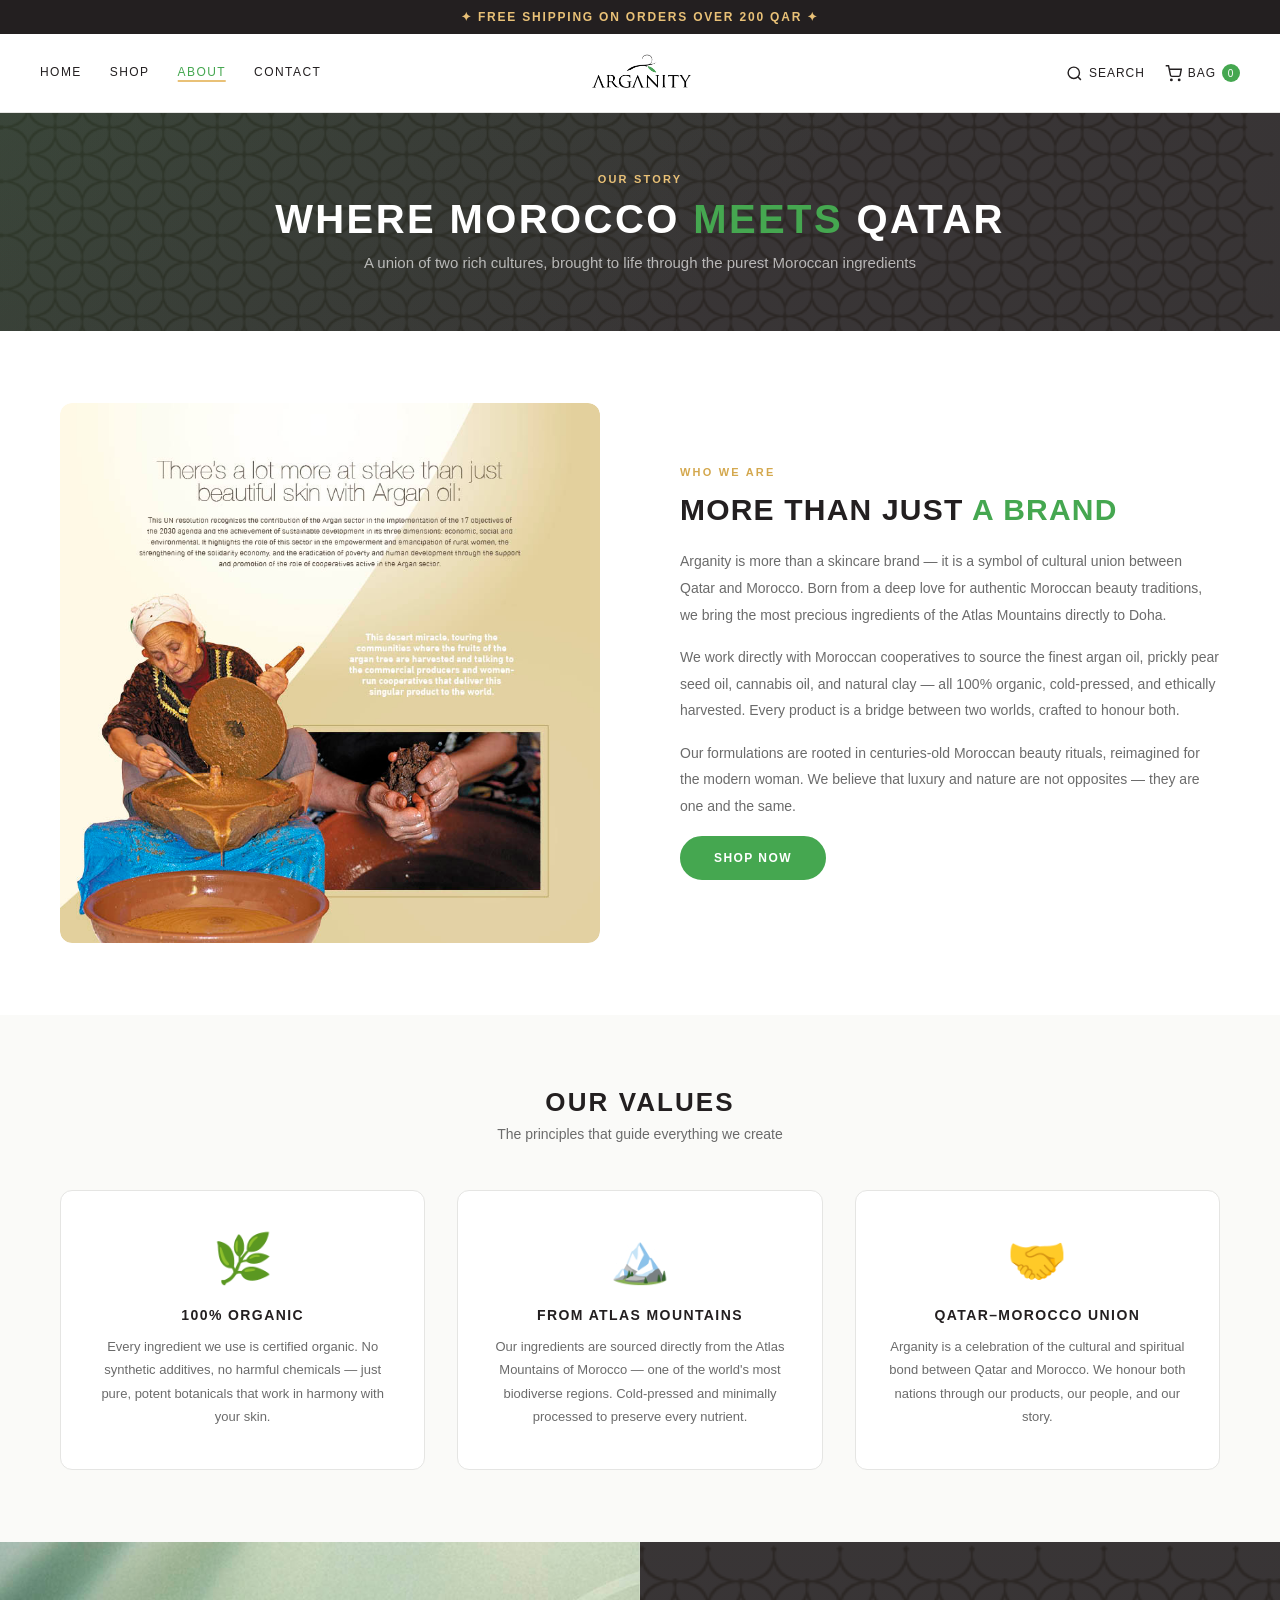
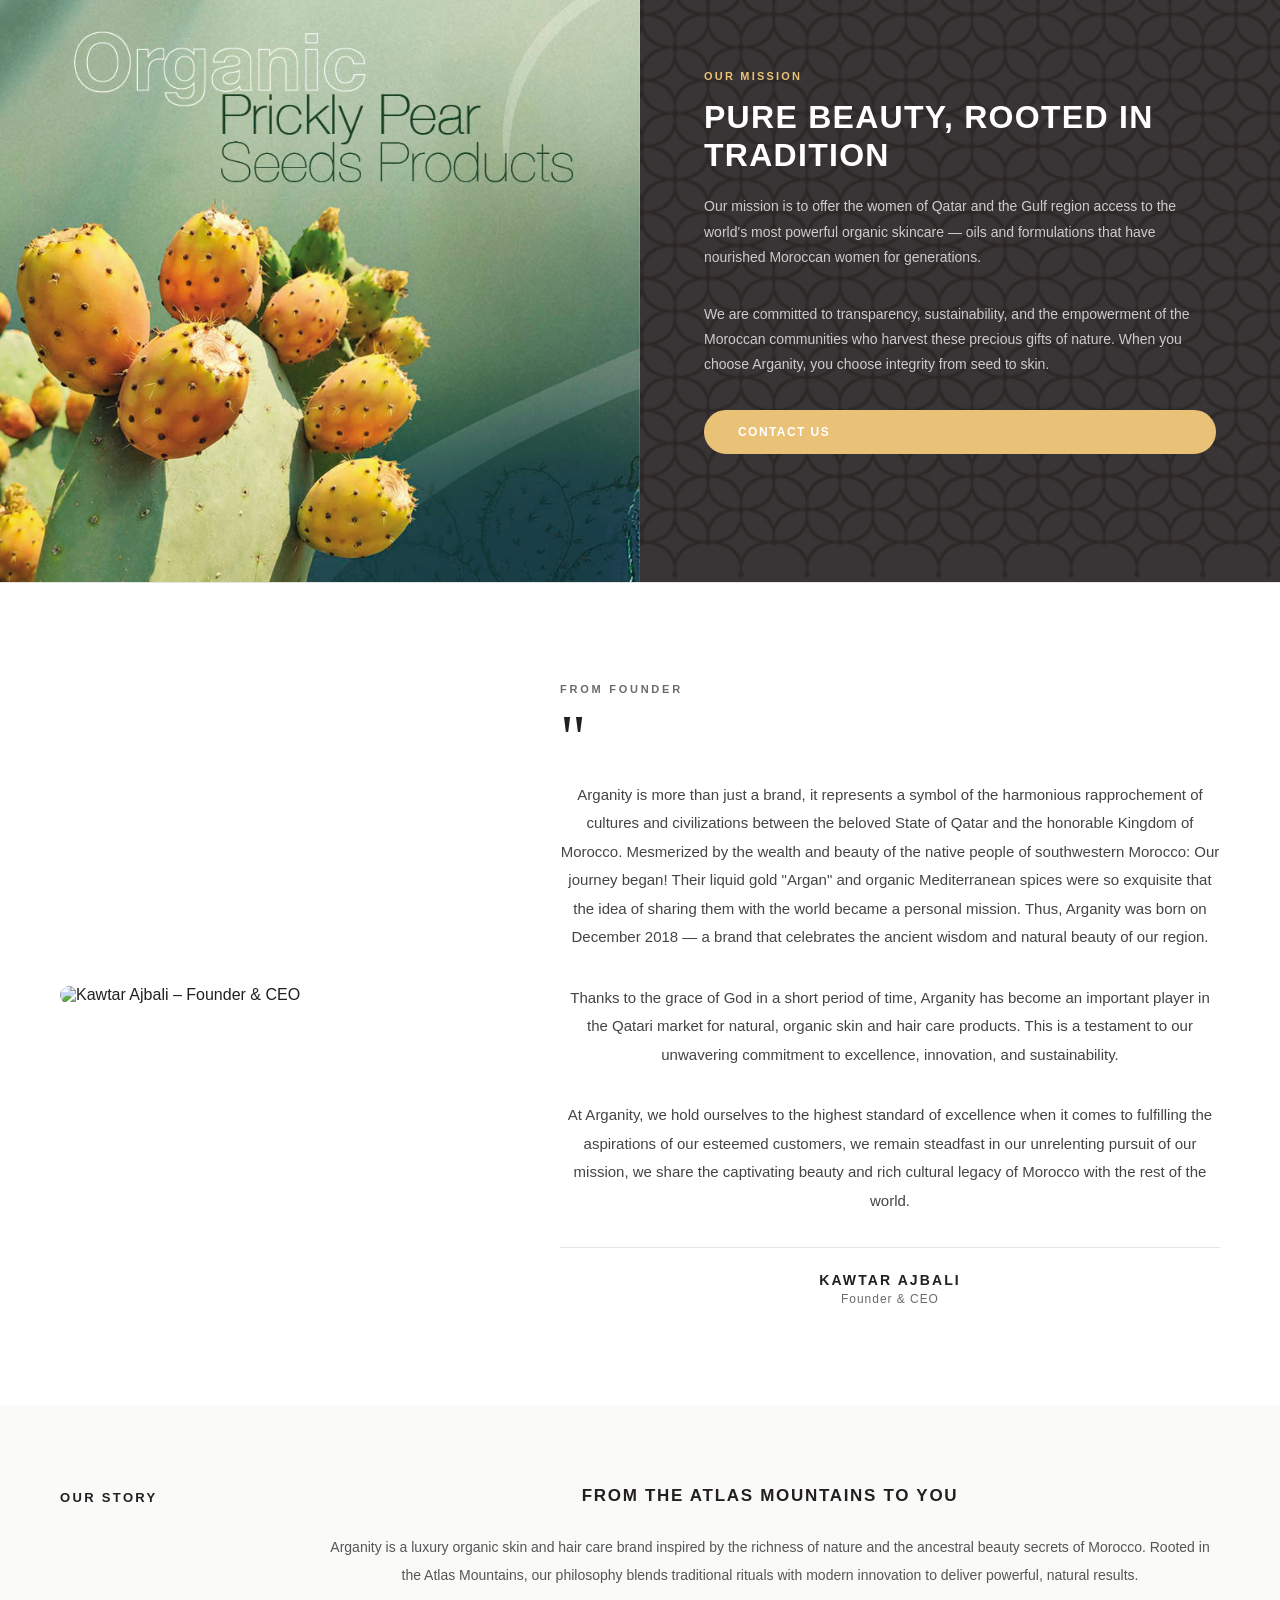
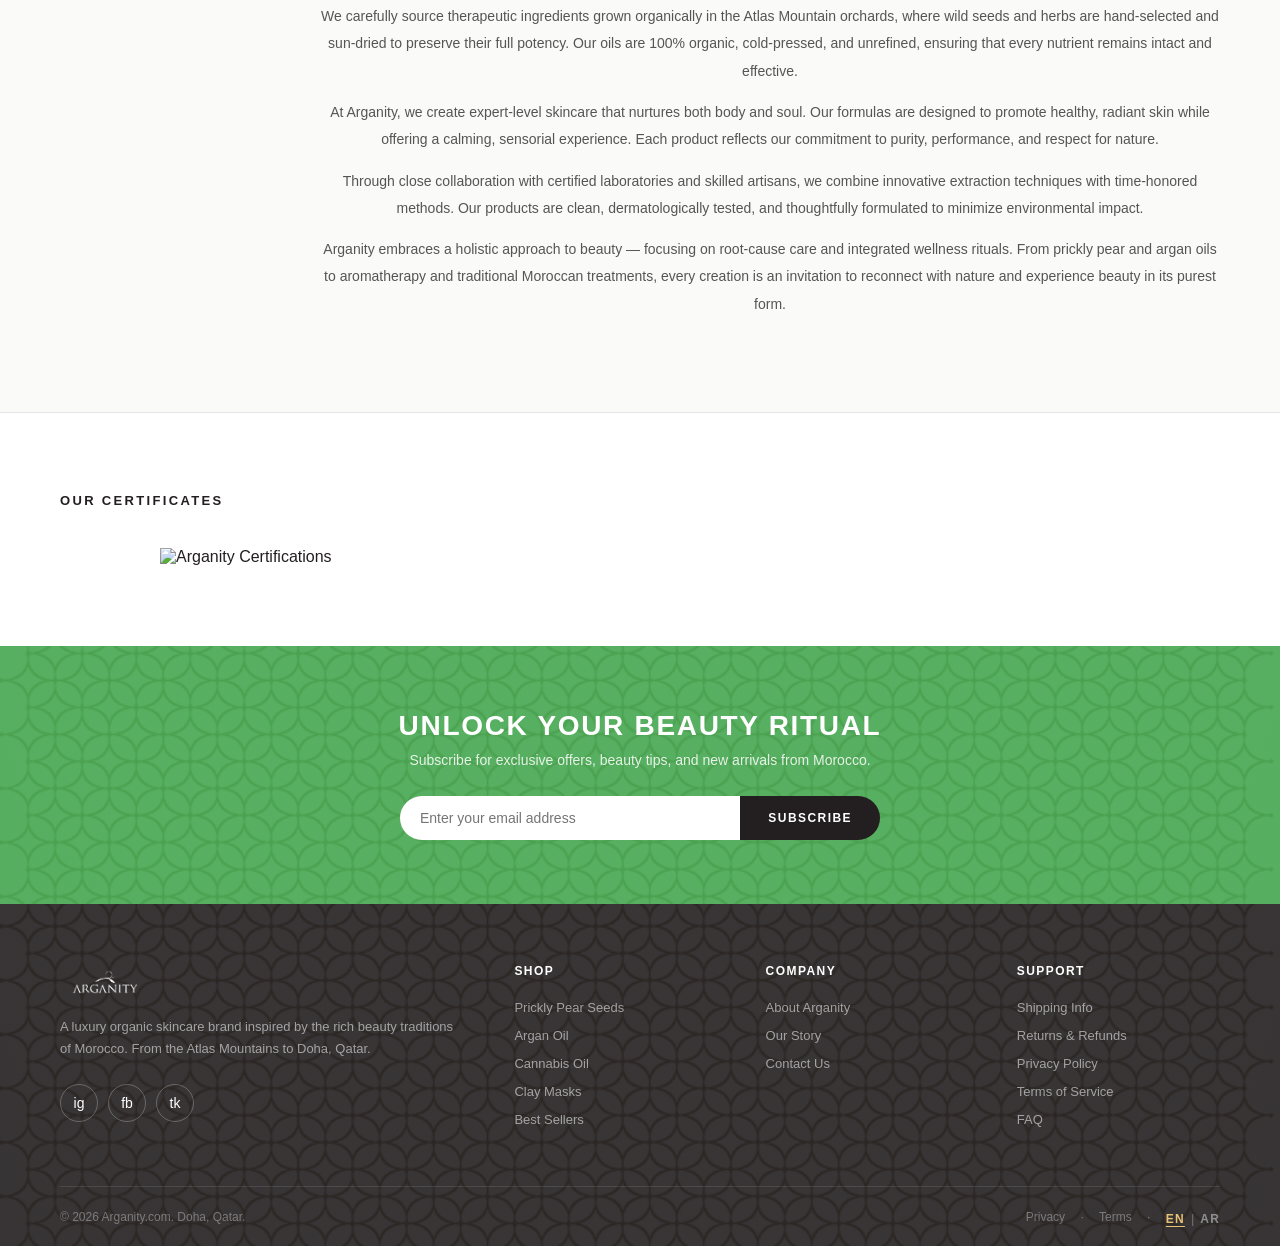
==== about.html @ dab4f9ea "Add Founder, Our Story, and Certificates sections to About page - Founder section: photo of Kawtar A" ====
<!DOCTYPE html>
<html lang="en" dir="ltr">
<head>
  <meta charset="UTF-8">
  <meta name="viewport" content="width=device-width, initial-scale=1.0">
  <title>About Us — Arganity</title>
  <style>
    *, *::before, *::after { margin: 0; padding: 0; box-sizing: border-box; }
    html { scroll-behavior: smooth; }
    body { font-family: 'DIN Next LT Arabic', 'Segoe UI', Arial, sans-serif; background: #fff; color: #231f20; -webkit-font-smoothing: antialiased; }
    a { text-decoration: none; color: inherit; }
    img { max-width: 100%; display: block; }
    ul { list-style: none; }
    :root {
      --green: #45a750; --green-dark: #3a8f43; --gold: #E9C177; --gold-dark: #D4A84E;
      --black: #231f20; --white: #ffffff; --off-white: #FAFAF8; --light-grey: #F4F4F2;
      --border: #E5E5E3; --text-muted: #6B6B6B;
    }
    .container { max-width: 1240px; margin: 0 auto; padding: 0 40px; }
    .pill-btn { display: inline-block; border-radius: 50px; padding: 13px 32px; font-size: 12px; font-weight: 700; letter-spacing: 0.12em; text-transform: uppercase; cursor: pointer; transition: all 0.25s ease; border: 2px solid transparent; }
    .pill-btn-black { background: var(--black); color: #fff; border-color: var(--black); }
    .pill-btn-black:hover { background: transparent; color: var(--black); }
    .pill-btn-gold { background: var(--gold); color: #fff; border-color: var(--gold); }
    .pill-btn-gold:hover { background: transparent; color: var(--gold); }
    .pill-btn-green { background: var(--green); color: #fff; border-color: var(--green); }
    .pill-btn-green:hover { background: transparent; color: var(--green); }
    .pill-btn-outline-black { background: transparent; color: var(--black); border-color: var(--black); }
    .pill-btn-outline-black:hover { background: var(--black); color: #fff; }

    /* TOP BAR */
    .top-bar { background: var(--black); color: rgba(255,255,255,0.85); font-size: 12px; letter-spacing: 0.08em; text-align: center; padding: 10px 40px; display: flex; align-items: center; justify-content: space-between; }
    .top-bar-center { font-weight: 700; color: var(--gold); letter-spacing: 0.15em; }

    /* HEADER */
    .site-header { background: var(--white); border-bottom: 1px solid var(--border); position: sticky; top: 0; z-index: 1000; transition: box-shadow 0.3s ease; }
    .header-inner { display: grid; grid-template-columns: 1fr auto 1fr; align-items: center; padding: 18px 40px; }
    .header-nav { display: flex; gap: 28px; align-items: center; }
    .header-nav a { font-size: 12px; letter-spacing: 0.12em; text-transform: uppercase; font-weight: 400; color: var(--black); position: relative; padding-bottom: 3px; transition: color 0.2s; }
    .header-nav a::after { content: ''; position: absolute; bottom: 0; left: 50%; width: 0; height: 2px; background: var(--gold); transform: translateX(-50%); transition: width 0.3s ease; }
    .header-nav a:hover { color: var(--green); }
    .header-nav a:hover::after, .header-nav a.active::after { width: 100%; }
    .header-nav a.active { color: var(--green); }
    .header-logo { text-align: center; display: flex; align-items: center; justify-content: center; }
    .header-actions { display: flex; gap: 20px; align-items: center; justify-content: flex-end; }
    .header-actions button, .header-actions a { background: none; border: none; cursor: pointer; color: var(--black); font-size: 12px; letter-spacing: 0.08em; text-transform: uppercase; display: flex; align-items: center; gap: 6px; transition: color 0.2s; }
    .header-actions button:hover, .header-actions a:hover { color: var(--green); }
    .cart-count { background: var(--green); color: #fff; width: 18px; height: 18px; border-radius: 50%; font-size: 10px; display: flex; align-items: center; justify-content: center; }

    /* PAGE HERO BANNER */
    .page-hero { background: linear-gradient(rgba(35,31,32,0.9), rgba(35,31,32,0.9)), url('images/pattern2.png') no-repeat center/cover, var(--black); padding: 60px 0; text-align: center; position: relative; overflow: hidden; }
    .page-hero::before { content: ''; position: absolute; inset: 0; background: linear-gradient(135deg, rgba(69,167,80,0.15) 0%, transparent 60%); }
    .page-hero-eyebrow { font-size: 11px; letter-spacing: 0.2em; text-transform: uppercase; color: var(--gold); font-weight: 700; margin-bottom: 12px; position: relative; }
    .page-hero h1 { font-size: 40px; font-weight: 700; letter-spacing: 0.06em; text-transform: uppercase; color: #fff; position: relative; }
    .page-hero h1 span { color: var(--green); }
    .page-hero p { font-size: 15px; font-weight: 300; color: rgba(255,255,255,0.65); margin-top: 12px; position: relative; }

    /* SECTION */
    .section { padding: 72px 0; }
    .section-alt { background: var(--off-white); }
    .section-title { text-align: center; font-size: 26px; font-weight: 700; letter-spacing: 0.08em; text-transform: uppercase; color: var(--black); margin-bottom: 8px; }
    .section-sub { text-align: center; font-size: 14px; font-weight: 300; color: var(--text-muted); margin-bottom: 48px; }

    /* NEWSLETTER */
    .newsletter-section { background: linear-gradient(rgba(69,167,80,0.9), rgba(69,167,80,0.9)), url('images/pattern2.png') no-repeat center/cover, var(--green); padding: 64px 40px; text-align: center; }
    .newsletter-section h2 { font-size: 28px; font-weight: 700; letter-spacing: 0.06em; text-transform: uppercase; color: #fff; margin-bottom: 10px; }
    .newsletter-section p { font-size: 14px; font-weight: 300; color: rgba(255,255,255,0.85); margin-bottom: 28px; }
    .newsletter-form { display: flex; gap: 0; max-width: 480px; margin: 0 auto; }
    .newsletter-form input { flex: 1; padding: 14px 20px; border: none; border-radius: 50px 0 0 50px; font-size: 14px; outline: none; font-family: inherit; }
    .newsletter-form button { padding: 14px 28px; background: var(--black); color: #fff; border: none; border-radius: 0 50px 50px 0; font-size: 12px; font-weight: 700; letter-spacing: 0.12em; text-transform: uppercase; cursor: pointer; transition: background 0.2s; font-family: inherit; }
    .newsletter-form button:hover { background: var(--gold); }

    /* FOOTER */
    .site-footer { background: linear-gradient(rgba(35,31,32,0.9), rgba(35,31,32,0.9)), url('images/pattern2.png') no-repeat center/cover, var(--black); color: #fff; padding: 60px 0 0; }
    .footer-grid { display: grid; grid-template-columns: 2fr 1fr 1fr 1fr; gap: 48px; padding-bottom: 48px; border-bottom: 1px solid rgba(255,255,255,0.1); }
    .footer-logo-text { font-size: 20px; font-weight: 700; letter-spacing: 0.2em; text-transform: uppercase; margin-bottom: 16px; }
    .footer-tagline { font-size: 13px; font-weight: 300; line-height: 1.7; color: rgba(255,255,255,0.55); margin-bottom: 24px; }
    .footer-social { display: flex; gap: 10px; }
    .footer-social a { width: 38px; height: 38px; border-radius: 50%; border: 1px solid rgba(255,255,255,0.25); display: flex; align-items: center; justify-content: center; font-size: 14px; transition: all 0.2s; }
    .footer-social a:hover { background: var(--gold); border-color: var(--gold); }
    .footer-col h4 { font-size: 12px; font-weight: 700; letter-spacing: 0.12em; text-transform: uppercase; color: #fff; margin-bottom: 20px; }
    .footer-col ul li { margin-bottom: 10px; }
    .footer-col ul a { font-size: 13px; font-weight: 300; color: rgba(255,255,255,0.55); transition: color 0.2s; }
    .footer-col ul a:hover { color: var(--gold); }
    .footer-bottom { padding: 20px 0; display: flex; justify-content: space-between; align-items: center; font-size: 12px; color: rgba(255,255,255,0.35); }
    .footer-bottom a { color: rgba(255,255,255,0.35); }
    .footer-bottom a:hover { color: var(--gold); }

    /* LANG TOGGLE */
    .lang-switch-row { display: flex; align-items: center; gap: 6px; margin-top: 4px; }
    .lang-divider { color: rgba(0,0,0,0.2); font-size: 13px; }
    .footer-lang .lang-divider { color: rgba(255,255,255,0.3); }
    .lang-pill { background: none; border: none; cursor: pointer; font-size: 12px; font-weight: 700; letter-spacing: 0.1em; color: var(--text-muted); padding: 0; font-family: inherit; transition: color 0.2s; }
    .lang-pill:hover { color: var(--green); }
    .lang-pill.active { color: var(--green); text-decoration: underline; text-underline-offset: 3px; }
    .footer-lang .lang-pill { color: rgba(255,255,255,0.45); }
    .footer-lang .lang-pill:hover { color: var(--gold); }
    .footer-lang .lang-pill.active { color: var(--gold); text-decoration: underline; text-underline-offset: 3px; }

    /* HAMBURGER */
    .hamburger { display: none; flex-direction: column; justify-content: center; gap: 5px; width: 44px; height: 44px; background: none; border: none; cursor: pointer; padding: 8px; border-radius: 8px; transition: background 0.2s; }
    .hamburger:hover { background: var(--light-grey); }
    .hamburger span { display: block; width: 22px; height: 2px; background: var(--black); border-radius: 2px; transition: all 0.3s ease; transform-origin: center; }
    .hamburger.open span:nth-child(1) { transform: translateY(7px) rotate(45deg); }
    .hamburger.open span:nth-child(2) { opacity: 0; transform: scaleX(0); }
    .hamburger.open span:nth-child(3) { transform: translateY(-7px) rotate(-45deg); }

    /* MOBILE NAV */
    .mobile-nav { display: none; position: fixed; top: 0; left: 0; right: 0; bottom: 0; z-index: 2000; }
    .mobile-nav.open { display: flex; }
    .mobile-nav-backdrop { position: absolute; inset: 0; background: rgba(0,0,0,0.45); backdrop-filter: blur(2px); }
    .mobile-nav-drawer { position: relative; width: 80%; max-width: 300px; height: 100%; background: var(--white); display: flex; flex-direction: column; box-shadow: 4px 0 24px rgba(0,0,0,0.15); animation: slideIn 0.3s ease; }
    @keyframes slideIn { from { transform: translateX(-100%); } to { transform: translateX(0); } }
    .mobile-nav-header { display: flex; align-items: center; justify-content: space-between; padding: 20px 24px; border-bottom: 1px solid var(--border); }
    .mobile-nav-header img { height: 36px; }
    .mobile-nav-close { width: 36px; height: 36px; border-radius: 50%; background: var(--light-grey); border: none; font-size: 16px; cursor: pointer; display: flex; align-items: center; justify-content: center; }
    .mobile-nav-links { flex: 1; overflow-y: auto; padding: 16px 0; }
    .mobile-nav-links a { display: flex; align-items: center; padding: 16px 24px; font-size: 14px; font-weight: 700; letter-spacing: 0.1em; text-transform: uppercase; color: var(--black); border-bottom: 1px solid var(--border); transition: color 0.2s, background 0.2s; }
    .mobile-nav-links a:hover { color: var(--green); background: #f9fff9; }
    .mobile-nav-footer { padding: 24px; border-top: 1px solid var(--border); display: flex; flex-direction: column; gap: 10px; }
    .mobile-nav-footer a { font-size: 12px; color: var(--text-muted); letter-spacing: 0.08em; }

    /* BACK TO TOP */
    #back-to-top { position: fixed; bottom: 28px; right: 28px; width: 44px; height: 44px; border-radius: 50%; background: var(--green); color: #fff; border: none; font-size: 18px; cursor: pointer; z-index: 9999; display: flex; align-items: center; justify-content: center; box-shadow: 0 4px 16px rgba(69,167,80,0.4); transition: all 0.3s; opacity: 0; visibility: hidden; }
    #back-to-top.visible { opacity: 1; visibility: visible; }
    #back-to-top:hover { background: var(--gold); transform: translateY(-3px); }

    /* RTL */
    [dir="rtl"] { font-family: 'DIN Next LT Arabic', 'Segoe UI', Arial, sans-serif; }
    [dir="rtl"] .header-nav { flex-direction: row-reverse; }
    [dir="rtl"] .header-actions { flex-direction: row-reverse; }
    [dir="rtl"] .header-inner { direction: rtl; }
    [dir="rtl"] .footer-grid { direction: rtl; text-align: right; }
    [dir="rtl"] .footer-social { flex-direction: row-reverse; }
    [dir="rtl"] .footer-bottom { flex-direction: row-reverse; }
    [dir="rtl"] .mobile-nav-links a { text-align: right; justify-content: flex-end; }
    [dir="rtl"] .mobile-nav-drawer { left: auto; right: 0; animation-name: slideInRTL; }
    [dir="rtl"] .newsletter-form { flex-direction: row-reverse; }
    [dir="rtl"] .newsletter-form input { border-radius: 0 50px 50px 0; }
    [dir="rtl"] .newsletter-form button { border-radius: 50px 0 0 50px; }
    [dir="rtl"] .product-info { text-align: right; }
    [dir="rtl"] .trust-item { flex-direction: row-reverse; text-align: right; }
    @keyframes slideInRTL { from { transform: translateX(100%); } to { transform: translateX(0); } }

    /* RESPONSIVE */
    @media (max-width: 1024px) {
      .footer-grid { grid-template-columns: 1fr 1fr; }
    }
    @media (max-width: 768px) {
      .container { padding: 0 16px; }
      .section { padding: 48px 0; }
      .top-bar { padding: 8px 16px; justify-content: center; }
      .header-inner { grid-template-columns: 1fr auto 1fr; padding: 12px 16px; gap: 8px; }
      .header-nav { display: none; }
      .header-logo img { height: 34px; margin: 0 auto; }
      .hamburger { display: flex; justify-content: flex-start; }
      .header-actions { gap: 12px; justify-content: flex-end; }
      .header-actions button span:not(.cart-count), .header-actions a span:not(.cart-count) { display: none; }
      .page-hero h1 { font-size: 26px; }
      .footer-grid { grid-template-columns: 1fr; gap: 0; padding-bottom: 0; border-bottom: none; }
      .footer-grid > div { padding: 20px 0; border-bottom: 1px solid rgba(255,255,255,0.1); }
      .footer-bottom { flex-direction: column; gap: 8px; text-align: center; padding: 16px 0; font-size: 11px; }
      .newsletter-section { padding: 48px 20px; }
      .newsletter-form { flex-direction: column; gap: 10px; }
      .newsletter-form input { border-radius: 50px; width: 100%; }
      .newsletter-form button { border-radius: 50px; width: 100%; }
      #back-to-top { bottom: 16px; right: 16px; width: 40px; height: 40px; }
      [dir="rtl"] .newsletter-form input { border-radius: 50px; }
      [dir="rtl"] .newsletter-form button { border-radius: 50px; }
    }

    /* ABOUT PAGE SPECIFIC */
    /* Brand story split */
    .brand-split { display: grid; grid-template-columns: 1fr 1fr; gap: 80px; align-items: center; }
    .brand-split-img { border-radius: 12px; overflow: hidden; }
    .brand-split-img img { width: 100%; height: 100%; object-fit: cover; border-radius: 12px; }
    .brand-split-content { }
    .brand-split-eyebrow { font-size: 11px; letter-spacing: 0.2em; text-transform: uppercase; color: var(--gold-dark); font-weight: 700; margin-bottom: 14px; }
    .brand-split-title { font-size: 30px; font-weight: 700; letter-spacing: 0.04em; text-transform: uppercase; color: var(--black); margin-bottom: 20px; line-height: 1.2; }
    .brand-split-title span { color: var(--green); }
    .brand-split-text { font-size: 14px; font-weight: 300; line-height: 1.9; color: var(--text-muted); margin-bottom: 16px; }
    @media (max-width: 768px) {
      .brand-split { grid-template-columns: 1fr; gap: 32px; }
      .brand-split-title { font-size: 22px; }
    }
    [dir="rtl"] .brand-split { direction: rtl; }
    [dir="rtl"] .brand-split-content { text-align: right; }

    /* Values */
    .values-grid { display: grid; grid-template-columns: repeat(3, 1fr); gap: 32px; }
    .value-card { text-align: center; padding: 40px 32px; background: var(--white); border-radius: 12px; border: 1.5px solid var(--border); transition: all 0.3s; }
    .value-card:hover { border-color: var(--green); box-shadow: 0 8px 32px rgba(69,167,80,0.1); transform: translateY(-4px); }
    .value-icon { font-size: 48px; margin-bottom: 20px; }
    .value-title { font-size: 14px; font-weight: 700; letter-spacing: 0.1em; text-transform: uppercase; margin-bottom: 12px; color: var(--black); }
    .value-text { font-size: 13px; font-weight: 300; line-height: 1.8; color: var(--text-muted); }
    @media (max-width: 768px) { .values-grid { grid-template-columns: 1fr; gap: 16px; } }

    /* About split dark */
    .about-split { display: grid; grid-template-columns: 1fr 1fr; min-height: 480px; }
    .about-split-img { overflow: hidden; }
    .about-split-img img { width: 100%; height: 100%; object-fit: cover; display: block; }
    .about-split-content { padding: 60px 64px; display: flex; flex-direction: column; justify-content: center; background: linear-gradient(rgba(35,31,32,0.9), rgba(35,31,32,0.9)), url('images/pattern2.png') no-repeat center/cover, var(--black); color: #fff; }
    .about-split-eyebrow { font-size: 11px; letter-spacing: 0.2em; text-transform: uppercase; color: var(--gold); font-weight: 700; margin-bottom: 16px; }
    .about-split-title { font-size: 32px; font-weight: 700; letter-spacing: 0.04em; text-transform: uppercase; margin-bottom: 20px; line-height: 1.2; }
    .about-split-text { font-size: 14px; font-weight: 300; line-height: 1.8; color: rgba(255,255,255,0.75); margin-bottom: 32px; }
    @media (max-width: 768px) {
      .about-split { grid-template-columns: 1fr; }
      .about-split-img { min-height: 240px; }
      .about-split-content { padding: 36px 20px; }
      .about-split-title { font-size: 24px; }
    }
    [dir="rtl"] .about-split { direction: rtl; }
    [dir="rtl"] .about-split-content { text-align: right; }

    /* FOUNDER SECTION */
    .founder-section { padding: 80px 0; background: var(--white); border-top: 1px solid var(--border); }
    .founder-layout { display: grid; grid-template-columns: 420px 1fr; gap: 80px; align-items: center; }
    .founder-img { border-radius: 12px; overflow: hidden; }
    .founder-img img { width: 100%; height: 100%; object-fit: cover; display: block; }
    .founder-content { padding: 20px 0; }
    .founder-eyebrow { font-size: 11px; letter-spacing: 0.25em; text-transform: uppercase; color: var(--text-muted); font-weight: 700; margin-bottom: 24px; }
    .founder-quote-mark { font-size: 64px; line-height: 0.6; color: var(--black); margin-bottom: 24px; font-family: Georgia, serif; }
    .founder-quote { font-size: 15px; line-height: 1.9; color: #444; margin-bottom: 32px; text-align: center; }
    .founder-divider { width: 100%; height: 1px; background: var(--border); margin-top: 32px; }
    .founder-name { font-size: 14px; font-weight: 700; letter-spacing: 0.15em; text-transform: uppercase; color: var(--black); text-align: center; margin-top: 24px; }
    .founder-title { font-size: 12px; color: var(--text-muted); font-weight: 300; letter-spacing: 0.08em; text-align: center; margin-top: 4px; }
    @media (max-width: 1024px) { .founder-layout { grid-template-columns: 1fr 1fr; gap: 48px; } }
    @media (max-width: 768px) { .founder-layout { grid-template-columns: 1fr; gap: 32px; } .founder-quote { font-size: 14px; } }
    [dir="rtl"] .founder-layout { direction: rtl; }
    [dir="rtl"] .founder-content { text-align: right; }
    [dir="rtl"] .founder-quote { text-align: right; }
    [dir="rtl"] .founder-name, [dir="rtl"] .founder-title { text-align: right; }

    /* OUR STORY SECTION */
    .our-story-section { padding: 80px 0; background: var(--off-white); }
    .our-story-layout { display: grid; grid-template-columns: 180px 1fr; gap: 80px; align-items: start; }
    .our-story-label { font-size: 13px; font-weight: 700; letter-spacing: 0.18em; text-transform: uppercase; color: var(--black); padding-top: 4px; }
    .our-story-content { }
    .our-story-title { font-size: 17px; font-weight: 700; letter-spacing: 0.1em; text-transform: uppercase; text-align: center; margin-bottom: 28px; color: var(--black); }
    .our-story-text { font-size: 14px; line-height: 1.95; color: #555; margin-bottom: 14px; text-align: center; }
    @media (max-width: 768px) { .our-story-layout { grid-template-columns: 1fr; gap: 16px; } .our-story-label { font-size: 12px; } .our-story-text { text-align: left; } .our-story-title { text-align: left; } }
    [dir="rtl"] .our-story-layout { direction: rtl; }
    [dir="rtl"] .our-story-text { text-align: right; }
    [dir="rtl"] .our-story-title { text-align: right; }

    /* CERTIFICATES SECTION */
    .certificates-section { padding: 80px 0; background: var(--white); border-top: 1px solid var(--border); }
    .certificates-label { font-size: 13px; font-weight: 700; letter-spacing: 0.18em; text-transform: uppercase; color: var(--black); margin-bottom: 40px; }
    .certificates-img { width: 100%; max-width: 960px; margin: 0 auto; display: block; }
    @media (max-width: 768px) { .certificates-section { padding: 48px 0; } }
  </style>
</head>
<body>

  <!-- TOP BAR -->
  <div class="top-bar" style="justify-content:center;">
    <div class="top-bar-center" style="position:static;transform:none;" data-i18n="topbar-shipping">✦ FREE SHIPPING ON ORDERS OVER 200 QAR ✦</div>
  </div>

  <!-- HEADER -->
  <header class="site-header">
    <div class="header-inner">
      <button class="hamburger" id="hamburger" aria-label="Open menu">
        <span></span><span></span><span></span>
      </button>
      <nav class="header-nav">
        <a href="index.html" data-i18n="nav-home">Home</a>
        <a href="shop.html" data-i18n="nav-shop">Shop</a>
        <a href="about.html" class="active" data-i18n="nav-about">About</a>
        <a href="contact.html" data-i18n="nav-contact">Contact</a>
      </nav>
      <div class="header-logo">
        <a href="index.html">
          <img src="images/logo.png.png" alt="Arganity" style="height:42px;width:auto;display:block;">
        </a>
      </div>
      <div class="header-actions">
        <button aria-label="Search">
          <svg width="17" height="17" viewBox="0 0 24 24" fill="none" stroke="currentColor" stroke-width="2"><circle cx="11" cy="11" r="8"/><path d="M21 21l-4.35-4.35"/></svg>
          <span>Search</span>
        </button>
        <a href="#" aria-label="Shopping bag">
          <svg width="17" height="17" viewBox="0 0 24 24" fill="none" stroke="currentColor" stroke-width="2"><circle cx="9" cy="21" r="1"/><circle cx="20" cy="21" r="1"/><path d="M1 1h4l2.68 13.39a2 2 0 0 0 2 1.61h9.72a2 2 0 0 0 2-1.61L23 6H6"/></svg>
          <span>Bag</span>
          <span class="cart-count">0</span>
        </a>
      </div>
    </div>
  </header>

  <!-- MOBILE NAV DRAWER -->
  <div class="mobile-nav" id="mobileNav" role="dialog" aria-modal="true">
    <div class="mobile-nav-backdrop" id="mobileNavBackdrop"></div>
    <div class="mobile-nav-drawer">
      <div class="mobile-nav-header">
        <img src="images/logo.png.png" alt="Arganity">
        <button class="mobile-nav-close" id="mobileNavClose">✕</button>
      </div>
      <nav class="mobile-nav-links">
        <a href="index.html" data-i18n="nav-home">Home</a>
        <a href="shop.html" data-i18n="nav-shop">Shop</a>
        <a href="shop.html?cat=1" data-i18n="cat-1">Prickly Pear Seeds</a>
        <a href="shop.html?cat=2" data-i18n="cat-2">Argan Oil</a>
        <a href="shop.html?cat=3" data-i18n="cat-3">Cannabis Oil</a>
        <a href="shop.html?cat=4" data-i18n="cat-4">Clay Masks</a>
        <a href="about.html" data-i18n="nav-about">About</a>
        <a href="contact.html" data-i18n="nav-contact">Contact</a>
      </nav>
      <div class="mobile-nav-footer">
        <a href="#" data-i18n="f-about">My Account</a>
        <a href="contact.html" data-i18n="trust-4-title">Customer Service</a>
        <div class="lang-switch-row">
          <button class="lang-pill lang-toggle active" data-lang="en">EN</button>
          <span class="lang-divider">|</span>
          <button class="lang-pill lang-toggle" data-lang="ar">AR</button>
        </div>
      </div>
    </div>
  </div>

  <!-- PAGE HERO -->
  <section class="page-hero">
    <div class="page-hero-eyebrow" data-i18n="about-eyebrow">Our Story</div>
    <h1 data-i18n="about-title">Where Morocco <span>Meets</span> Qatar</h1>
    <p data-i18n="about-sub">A union of two rich cultures, brought to life through the purest Moroccan ingredients</p>
  </section>

  <!-- SECTION 1: BRAND STORY -->
  <section class="section">
    <div class="container">
      <div class="brand-split">
        <div class="brand-split-img">
          <img src="images/ARGANITY_BOOK_EN_2023050135.jpg" alt="Arganity Brand Story">
        </div>
        <div class="brand-split-content">
          <div class="brand-split-eyebrow" data-i18n="about-who-eyebrow">Who We Are</div>
          <h2 class="brand-split-title" data-i18n="about-who-title">More Than Just <span>A Brand</span></h2>
          <p class="brand-split-text" data-i18n="about-p1">Arganity is more than a skincare brand — it is a symbol of cultural union between Qatar and Morocco. Born from a deep love for authentic Moroccan beauty traditions, we bring the most precious ingredients of the Atlas Mountains directly to Doha.</p>
          <p class="brand-split-text" data-i18n="about-p2">We work directly with Moroccan cooperatives to source the finest argan oil, prickly pear seed oil, cannabis oil, and natural clay — all 100% organic, cold-pressed, and ethically harvested. Every product is a bridge between two worlds, crafted to honour both.</p>
          <p class="brand-split-text" data-i18n="about-p3">Our formulations are rooted in centuries-old Moroccan beauty rituals, reimagined for the modern woman. We believe that luxury and nature are not opposites — they are one and the same.</p>
          <a href="shop.html" class="pill-btn pill-btn-green" data-i18n="btn-shop-now">Shop Now</a>
        </div>
      </div>
    </div>
  </section>

  <!-- SECTION 2: VALUES -->
  <section class="section section-alt">
    <div class="container">
      <div class="section-title" data-i18n="about-values-title">Our Values</div>
      <div class="section-sub" data-i18n="about-values-sub">The principles that guide everything we create</div>
      <div class="values-grid">
        <div class="value-card">
          <div class="value-icon">🌿</div>
          <div class="value-title" data-i18n="val-1-title">100% Organic</div>
          <p class="value-text" data-i18n="val-1-text">Every ingredient we use is certified organic. No synthetic additives, no harmful chemicals — just pure, potent botanicals that work in harmony with your skin.</p>
        </div>
        <div class="value-card">
          <div class="value-icon">🏔️</div>
          <div class="value-title" data-i18n="val-2-title">From Atlas Mountains</div>
          <p class="value-text" data-i18n="val-2-text">Our ingredients are sourced directly from the Atlas Mountains of Morocco — one of the world's most biodiverse regions. Cold-pressed and minimally processed to preserve every nutrient.</p>
        </div>
        <div class="value-card">
          <div class="value-icon">🤝</div>
          <div class="value-title" data-i18n="val-3-title">Qatar–Morocco Union</div>
          <p class="value-text" data-i18n="val-3-text">Arganity is a celebration of the cultural and spiritual bond between Qatar and Morocco. We honour both nations through our products, our people, and our story.</p>
        </div>
      </div>
    </div>
  </section>

  <!-- SECTION 3: DARK SPLIT MISSION -->
  <section class="about-split">
    <div class="about-split-img">
      <img src="images/ARGANITY_BOOK_EN_2023050114.jpg" alt="Arganity Mission">
    </div>
    <div class="about-split-content">
      <div class="about-split-eyebrow" data-i18n="about-mission-eyebrow">Our Mission</div>
      <h2 class="about-split-title" data-i18n="about-mission-title">Pure Beauty, Rooted in Tradition</h2>
      <p class="about-split-text" data-i18n="about-mission-p1">Our mission is to offer the women of Qatar and the Gulf region access to the world's most powerful organic skincare — oils and formulations that have nourished Moroccan women for generations.</p>
      <p class="about-split-text" data-i18n="about-mission-p2">We are committed to transparency, sustainability, and the empowerment of the Moroccan communities who harvest these precious gifts of nature. When you choose Arganity, you choose integrity from seed to skin.</p>
      <a href="contact.html" class="pill-btn pill-btn-gold" data-i18n="f-contact">Contact Us</a>
    </div>
  </section>

  <!-- FOUNDER SECTION -->
  <section class="founder-section">
    <div class="container">
      <div class="founder-layout">
        <div class="founder-img">
          <img src="images/kawtar.png" alt="Kawtar Ajbali – Founder & CEO">
        </div>
        <div class="founder-content">
          <div class="founder-eyebrow">From Founder</div>
          <div class="founder-quote-mark">"</div>
          <p class="founder-quote">Arganity is more than just a brand, it represents a symbol of the harmonious rapprochement of cultures and civilizations between the beloved State of Qatar and the honorable Kingdom of Morocco. Mesmerized by the wealth and beauty of the native people of southwestern Morocco: Our journey began! Their liquid gold "Argan" and organic Mediterranean spices were so exquisite that the idea of sharing them with the world became a personal mission. Thus, Arganity was born on December 2018 — a brand that celebrates the ancient wisdom and natural beauty of our region.</p>
          <p class="founder-quote">Thanks to the grace of God in a short period of time, Arganity has become an important player in the Qatari market for natural, organic skin and hair care products. This is a testament to our unwavering commitment to excellence, innovation, and sustainability.</p>
          <p class="founder-quote">At Arganity, we hold ourselves to the highest standard of excellence when it comes to fulfilling the aspirations of our esteemed customers, we remain steadfast in our unrelenting pursuit of our mission, we share the captivating beauty and rich cultural legacy of Morocco with the rest of the world.</p>
          <div class="founder-divider"></div>
          <div class="founder-name">Kawtar Ajbali</div>
          <div class="founder-title">Founder &amp; CEO</div>
        </div>
      </div>
    </div>
  </section>

  <!-- OUR STORY SECTION -->
  <section class="our-story-section">
    <div class="container">
      <div class="our-story-layout">
        <div class="our-story-label">Our Story</div>
        <div class="our-story-content">
          <div class="our-story-title">FROM THE ATLAS MOUNTAINS TO YOU</div>
          <p class="our-story-text">Arganity is a luxury organic skin and hair care brand inspired by the richness of nature and the ancestral beauty secrets of Morocco. Rooted in the Atlas Mountains, our philosophy blends traditional rituals with modern innovation to deliver powerful, natural results.</p>
          <p class="our-story-text">We carefully source therapeutic ingredients grown organically in the Atlas Mountain orchards, where wild seeds and herbs are hand-selected and sun-dried to preserve their full potency. Our oils are 100% organic, cold-pressed, and unrefined, ensuring that every nutrient remains intact and effective.</p>
          <p class="our-story-text">At Arganity, we create expert-level skincare that nurtures both body and soul. Our formulas are designed to promote healthy, radiant skin while offering a calming, sensorial experience. Each product reflects our commitment to purity, performance, and respect for nature.</p>
          <p class="our-story-text">Through close collaboration with certified laboratories and skilled artisans, we combine innovative extraction techniques with time-honored methods. Our products are clean, dermatologically tested, and thoughtfully formulated to minimize environmental impact.</p>
          <p class="our-story-text">Arganity embraces a holistic approach to beauty — focusing on root-cause care and integrated wellness rituals. From prickly pear and argan oils to aromatherapy and traditional Moroccan treatments, every creation is an invitation to reconnect with nature and experience beauty in its purest form.</p>
        </div>
      </div>
    </div>
  </section>

  <!-- CERTIFICATES SECTION -->
  <section class="certificates-section">
    <div class="container">
      <div class="certificates-label">Our Certificates</div>
      <img src="images/Cert.png" alt="Arganity Certifications" class="certificates-img">
    </div>
  </section>

  <!-- NEWSLETTER -->
  <section class="newsletter-section">
    <h2 data-i18n="nl-title">Unlock Your Beauty Ritual</h2>
    <p data-i18n="nl-sub">Subscribe for exclusive offers, beauty tips, and new arrivals from Morocco.</p>
    <form class="newsletter-form" onsubmit="return false;">
      <input type="email" data-i18n-placeholder="nl-placeholder" placeholder="Enter your email address">
      <button type="submit" data-i18n="nl-btn">Subscribe</button>
    </form>
  </section>

  <!-- FOOTER -->
  <footer class="site-footer">
    <div class="container">
      <div class="footer-grid">
        <div>
          <div class="footer-logo-text"><img src="images/logo1.png.png" alt="Arganity" style="height:36px;width:auto;filter:brightness(0) invert(1);display:block;"></div>
          <p class="footer-tagline" data-i18n="footer-tagline">A luxury organic skincare brand inspired by the rich beauty traditions of Morocco. From the Atlas Mountains to Doha, Qatar.</p>
          <div class="footer-social">
            <a href="#">ig</a>
            <a href="#">fb</a>
            <a href="#">tk</a>
          </div>
        </div>
        <div class="footer-col">
          <h4 data-i18n="footer-shop-h">Shop</h4>
          <ul>
            <li><a href="shop.html?cat=1" data-i18n="cat-1">Prickly Pear Seeds</a></li>
            <li><a href="shop.html?cat=2" data-i18n="cat-2">Argan Oil</a></li>
            <li><a href="shop.html?cat=3" data-i18n="cat-3">Cannabis Oil</a></li>
            <li><a href="shop.html?cat=4" data-i18n="cat-4">Clay Masks</a></li>
            <li><a href="shop.html" data-i18n="f-best">Best Sellers</a></li>
          </ul>
        </div>
        <div class="footer-col">
          <h4 data-i18n="footer-company-h">Company</h4>
          <ul>
            <li><a href="about.html" data-i18n="f-about">About Arganity</a></li>
            <li><a href="about.html" data-i18n="f-story">Our Story</a></li>
            <li><a href="contact.html" data-i18n="f-contact">Contact Us</a></li>
          </ul>
        </div>
        <div class="footer-col">
          <h4 data-i18n="footer-support-h">Support</h4>
          <ul>
            <li><a href="#" data-i18n="f-shipping">Shipping Info</a></li>
            <li><a href="#" data-i18n="f-returns">Returns & Refunds</a></li>
            <li><a href="#" data-i18n="f-privacy">Privacy Policy</a></li>
            <li><a href="#" data-i18n="f-terms">Terms of Service</a></li>
            <li><a href="#" data-i18n="f-faq">FAQ</a></li>
          </ul>
        </div>
      </div>
      <div class="footer-bottom">
        <span data-i18n="footer-copy">© 2026 Arganity.com. Doha, Qatar.</span>
        <span style="display:flex;align-items:center;gap:12px;">
          <a href="#">Privacy</a> &nbsp;·&nbsp;
          <a href="#">Terms</a>
          &nbsp;·&nbsp;
          <span class="lang-switch-row footer-lang">
            <button class="lang-pill lang-toggle active" data-lang="en">EN</button>
            <span class="lang-divider">|</span>
            <button class="lang-pill lang-toggle" data-lang="ar">AR</button>
          </span>
        </span>
      </div>
    </div>
  </footer>
  <button id="back-to-top">↑</button>

  <script>
    var backBtn = document.getElementById('back-to-top');
    backBtn.addEventListener('click', function() { window.scrollTo({ top: 0, behavior: 'smooth' }); });
    var header = document.querySelector('.site-header');
    window.addEventListener('scroll', function() {
      header.style.boxShadow = window.pageYOffset > 50 ? '0 2px 16px rgba(0,0,0,0.08)' : 'none';
      backBtn.classList.toggle('visible', window.pageYOffset > 400);
    }, { passive: true });
    var hamburger = document.getElementById('hamburger');
    var mobileNav = document.getElementById('mobileNav');
    var mobileNavClose = document.getElementById('mobileNavClose');
    var backdrop = document.getElementById('mobileNavBackdrop');
    function openNav() { mobileNav.classList.add('open'); hamburger.classList.add('open'); document.body.style.overflow = 'hidden'; }
    function closeNav() { mobileNav.classList.remove('open'); hamburger.classList.remove('open'); document.body.style.overflow = ''; }
    hamburger.addEventListener('click', openNav);
    mobileNavClose.addEventListener('click', closeNav);
    backdrop.addEventListener('click', closeNav);
    document.addEventListener('keydown', function(e) { if (e.key === 'Escape') closeNav(); });
    document.querySelectorAll('.mobile-nav-links a').forEach(function(link) { link.addEventListener('click', closeNav); });

    var translations = {
      en: {
        'topbar-shipping': '✦ FREE SHIPPING ON ORDERS OVER 200 QAR ✦',
        'nav-home': 'Home', 'nav-shop': 'Shop', 'nav-about': 'About', 'nav-contact': 'Contact',
        'cat-1': 'Prickly Pear Seeds', 'cat-2': 'Argan Oil', 'cat-3': 'Cannabis Oil', 'cat-4': 'Clay Masks',
        'btn-shop-now': 'Shop Now', 'btn-add-cart': 'Add to Cart', 'btn-buy-now': 'Buy Now',
        'trust-4-title': 'Have Questions?',
        'nl-title': 'Unlock Your Beauty Ritual',
        'nl-sub': 'Subscribe for exclusive offers, beauty tips, and new arrivals from Morocco.',
        'nl-placeholder': 'Enter your email address', 'nl-btn': 'Subscribe',
        'footer-tagline': 'A luxury organic skincare brand inspired by the rich beauty traditions of Morocco. From the Atlas Mountains to Doha, Qatar.',
        'footer-shop-h': 'Shop', 'f-serums': 'Serums', 'f-creams': 'Creams', 'f-oils': 'Oils', 'f-hair': 'Hair Care', 'f-best': 'Best Sellers',
        'footer-company-h': 'Company', 'f-about': 'About Arganity', 'f-story': 'Our Story', 'f-contact': 'Contact Us', 'f-blog': 'Blog',
        'footer-support-h': 'Support', 'f-shipping': 'Shipping Info', 'f-returns': 'Returns & Refunds', 'f-privacy': 'Privacy Policy', 'f-terms': 'Terms of Service', 'f-faq': 'FAQ',
        'footer-copy': '© 2026 Arganity.com. Doha, Qatar.',
        'about-eyebrow': 'Our Story', 'about-title': 'Where Morocco <span>Meets</span> Qatar',
        'about-sub': 'A union of two rich cultures, brought to life through the purest Moroccan ingredients',
        'about-who-eyebrow': 'Who We Are', 'about-who-title': 'More Than Just <span>A Brand</span>',
        'about-p1': 'Arganity is more than a skincare brand — it is a symbol of cultural union between Qatar and Morocco. Born from a deep love for authentic Moroccan beauty traditions, we bring the most precious ingredients of the Atlas Mountains directly to Doha.',
        'about-p2': 'We work directly with Moroccan cooperatives to source the finest argan oil, prickly pear seed oil, cannabis oil, and natural clay — all 100% organic, cold-pressed, and ethically harvested. Every product is a bridge between two worlds, crafted to honour both.',
        'about-p3': 'Our formulations are rooted in centuries-old Moroccan beauty rituals, reimagined for the modern woman. We believe that luxury and nature are not opposites — they are one and the same.',
        'about-values-title': 'Our Values', 'about-values-sub': 'The principles that guide everything we create',
        'val-1-title': '100% Organic', 'val-1-text': 'Every ingredient we use is certified organic. No synthetic additives, no harmful chemicals — just pure, potent botanicals that work in harmony with your skin.',
        'val-2-title': 'From Atlas Mountains', 'val-2-text': 'Our ingredients are sourced directly from the Atlas Mountains of Morocco — one of the world\'s most biodiverse regions. Cold-pressed and minimally processed to preserve every nutrient.',
        'val-3-title': 'Qatar–Morocco Union', 'val-3-text': 'Arganity is a celebration of the cultural and spiritual bond between Qatar and Morocco. We honour both nations through our products, our people, and our story.',
        'about-mission-eyebrow': 'Our Mission', 'about-mission-title': 'Pure Beauty, Rooted in Tradition',
        'about-mission-p1': 'Our mission is to offer the women of Qatar and the Gulf region access to the world\'s most powerful organic skincare — oils and formulations that have nourished Moroccan women for generations.',
        'about-mission-p2': 'We are committed to transparency, sustainability, and the empowerment of the Moroccan communities who harvest these precious gifts of nature. When you choose Arganity, you choose integrity from seed to skin.'
      },
      ar: {
        'topbar-shipping': '✦ شحن مجاني للطلبات فوق 200 ريال قطري ✦',
        'nav-home': 'الرئيسية', 'nav-shop': 'المتجر', 'nav-about': 'من نحن', 'nav-contact': 'تواصل معنا',
        'cat-1': 'بذور التين الشوكي', 'cat-2': 'زيت الأرغان', 'cat-3': 'زيت القنب', 'cat-4': 'أقنعة الطين',
        'btn-shop-now': 'تسوق الآن', 'btn-add-cart': 'أضف للسلة', 'btn-buy-now': 'اشتري الآن',
        'trust-4-title': 'هل لديك سؤال؟',
        'nl-title': 'اكتشفي طقوس جمالك',
        'nl-sub': 'اشتركي للحصول على عروض حصرية ونصائح تجميلية ووصولات جديدة من المغرب.',
        'nl-placeholder': 'أدخل بريدك الإلكتروني', 'nl-btn': 'اشترك',
        'footer-tagline': 'علامة تجارية فاخرة للعناية بالبشرة مستوحاة من تقاليد الجمال المغربية الغنية.',
        'footer-shop-h': 'تسوق', 'f-serums': 'سيروم', 'f-creams': 'كريمات', 'f-oils': 'زيوت', 'f-hair': 'العناية بالشعر', 'f-best': 'الأكثر مبيعاً',
        'footer-company-h': 'الشركة', 'f-about': 'عن أرغانيتي', 'f-story': 'قصتنا', 'f-contact': 'تواصل معنا', 'f-blog': 'المدونة',
        'footer-support-h': 'الدعم', 'f-shipping': 'معلومات الشحن', 'f-returns': 'الإرجاع والاسترداد', 'f-privacy': 'سياسة الخصوصية', 'f-terms': 'شروط الخدمة', 'f-faq': 'الأسئلة الشائعة',
        'footer-copy': '© 2026 Arganity.com. الدوحة، قطر.',
        'about-eyebrow': 'قصتنا', 'about-title': 'حيث يلتقي المغرب <span>بقطر</span>',
        'about-sub': 'وحدة ثقافتين غنيتين، تجسدت في أنقى المكونات المغربية',
        'about-who-eyebrow': 'من نحن', 'about-who-title': 'أكثر من مجرد <span>علامة تجارية</span>',
        'about-p1': 'أرغانيتي أكثر من مجرد علامة تجارية للعناية بالبشرة — إنها رمز للوحدة الثقافية بين قطر والمغرب. وُلدت من حب عميق لتقاليد الجمال المغربية الأصيلة، نحمل أثمن مكونات جبال الأطلس مباشرة إلى الدوحة.',
        'about-p2': 'نعمل مباشرة مع التعاونيات المغربية للحصول على أجود زيت الأرغان وزيت بذور التين الشوكي وزيت القنب والطين الطبيعي — كلها عضوية 100٪، معصورة على البارد ومحصودة بشكل أخلاقي.',
        'about-p3': 'تقوم تركيباتنا على طقوس التجميل المغربية الراسخة عبر القرون، معاد تصورها للمرأة العصرية. نؤمن أن الرقي والطبيعة ليسا متضادين — بل هما شيء واحد.',
        'about-values-title': 'قيمنا', 'about-values-sub': 'المبادئ التي توجه كل ما نصنعه',
        'val-1-title': '100% عضوي', 'val-1-text': 'كل مكوناتنا معتمدة عضوياً. لا إضافات اصطناعية، لا مواد كيميائية ضارة — فقط نباتات نقية وفعّالة تعمل في انسجام مع بشرتك.',
        'val-2-title': 'من جبال الأطلس', 'val-2-text': 'يتم الحصول على مكوناتنا مباشرة من جبال الأطلس في المغرب — أحد أكثر المناطق تنوعاً بيولوجياً في العالم. معصورة على البارد ومعالجة بحد أدنى للحفاظ على كل المغذيات.',
        'val-3-title': 'الوحدة القطرية المغربية', 'val-3-text': 'أرغانيتي احتفاء بالرابط الثقافي والروحي بين قطر والمغرب. نكرم كلا الأمتين من خلال منتجاتنا وناسنا وقصتنا.',
        'about-mission-eyebrow': 'مهمتنا', 'about-mission-title': 'جمال نقي متجذر في التراث',
        'about-mission-p1': 'مهمتنا هي تقديم أقوى منتجات العناية بالبشرة العضوية في العالم لنساء قطر ومنطقة الخليج — زيوت وتركيبات غذّت المرأة المغربية لأجيال.',
        'about-mission-p2': 'نحن ملتزمون بالشفافية والاستدامة وتمكين المجتمعات المغربية التي تحصد هذه الهبات الطبيعية الثمينة. حين تختارين أرغانيتي، تختارين النزاهة من البذرة إلى البشرة.'
      }
    };
    var currentLang = 'en';
    function applyLanguage(lang) {
      var t = translations[lang];
      document.querySelectorAll('[data-i18n]').forEach(function(el) { var key = el.getAttribute('data-i18n'); if (t[key] !== undefined) el.innerHTML = t[key]; });
      document.querySelectorAll('[data-i18n-placeholder]').forEach(function(el) { var key = el.getAttribute('data-i18n-placeholder'); if (t[key] !== undefined) el.placeholder = t[key]; });
      document.documentElement.setAttribute('dir', lang === 'ar' ? 'rtl' : 'ltr');
      document.documentElement.setAttribute('lang', lang);
      document.querySelectorAll('.lang-pill').forEach(function(btn) { btn.classList.toggle('active', btn.getAttribute('data-lang') === lang); });
      currentLang = lang;
    }
    document.querySelectorAll('.lang-pill').forEach(function(btn) { btn.addEventListener('click', function() { applyLanguage(btn.getAttribute('data-lang')); }); });
  </script>
</body>
</html>
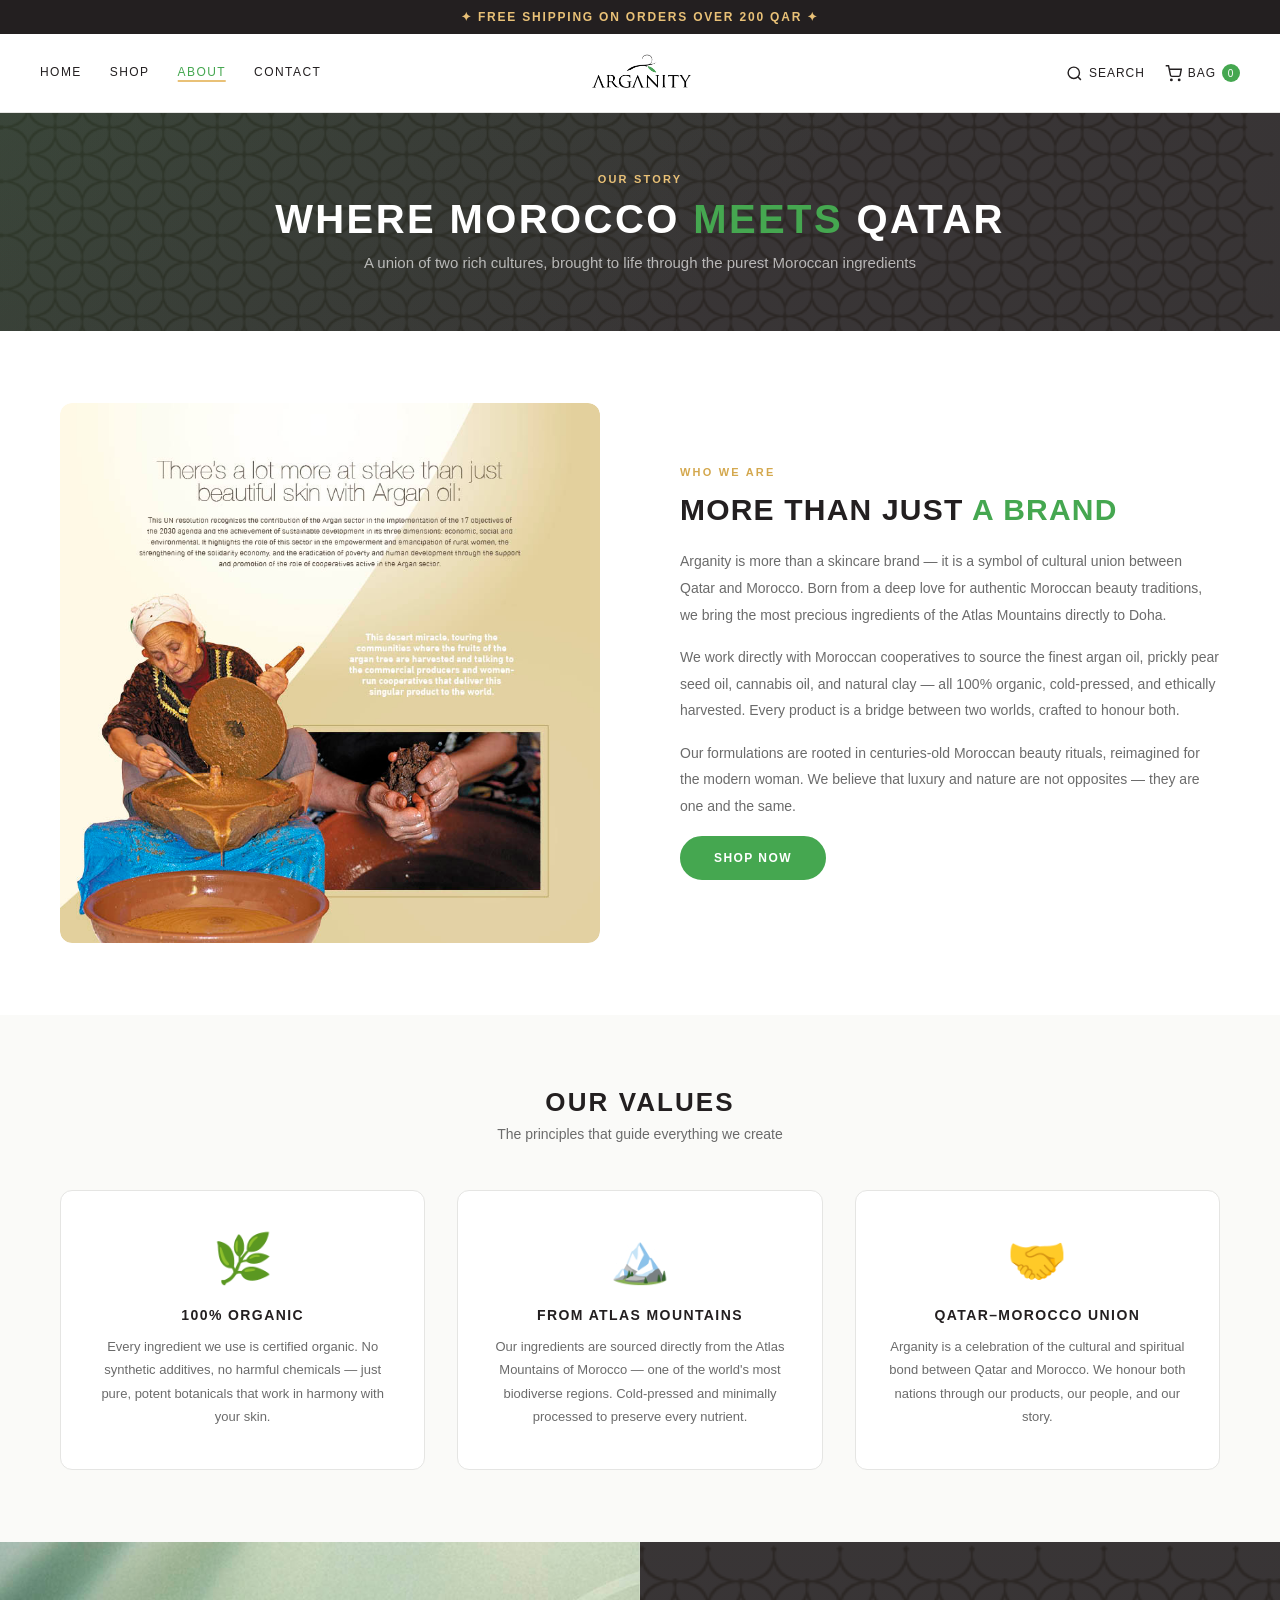
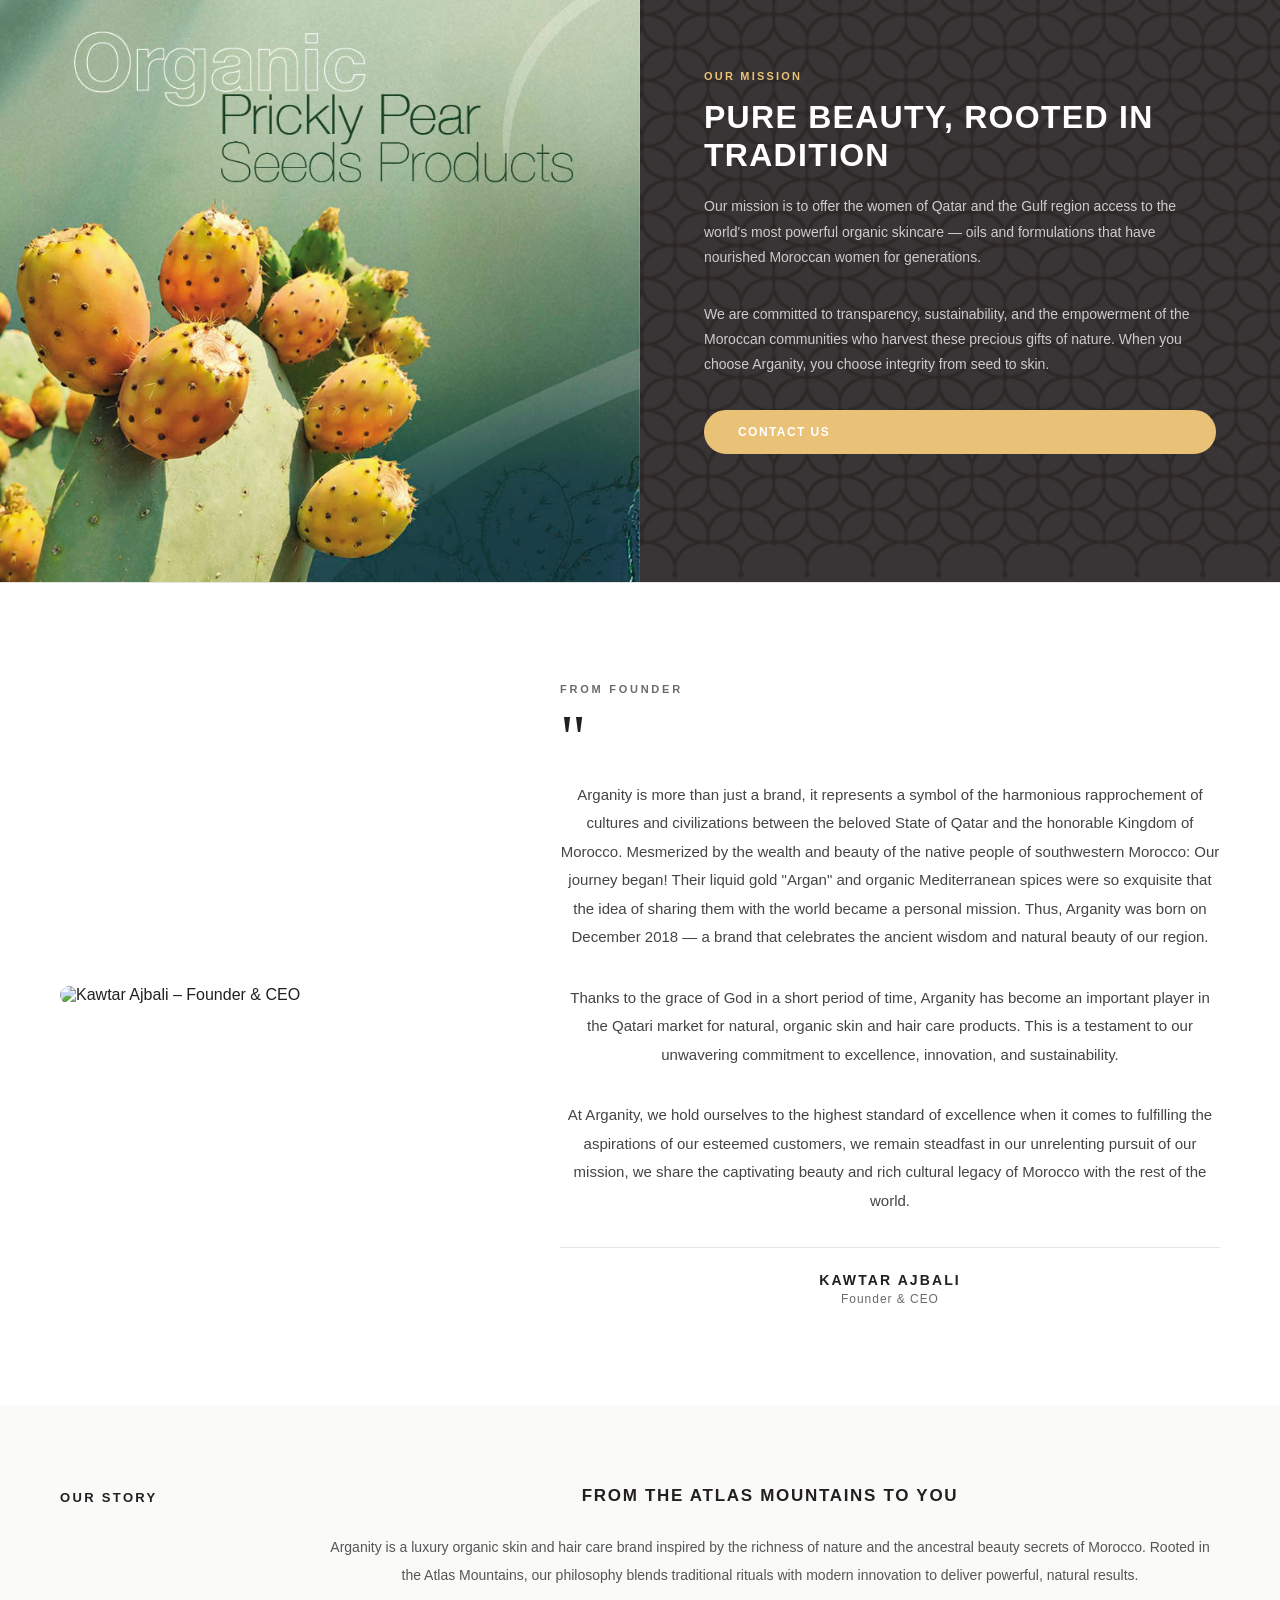
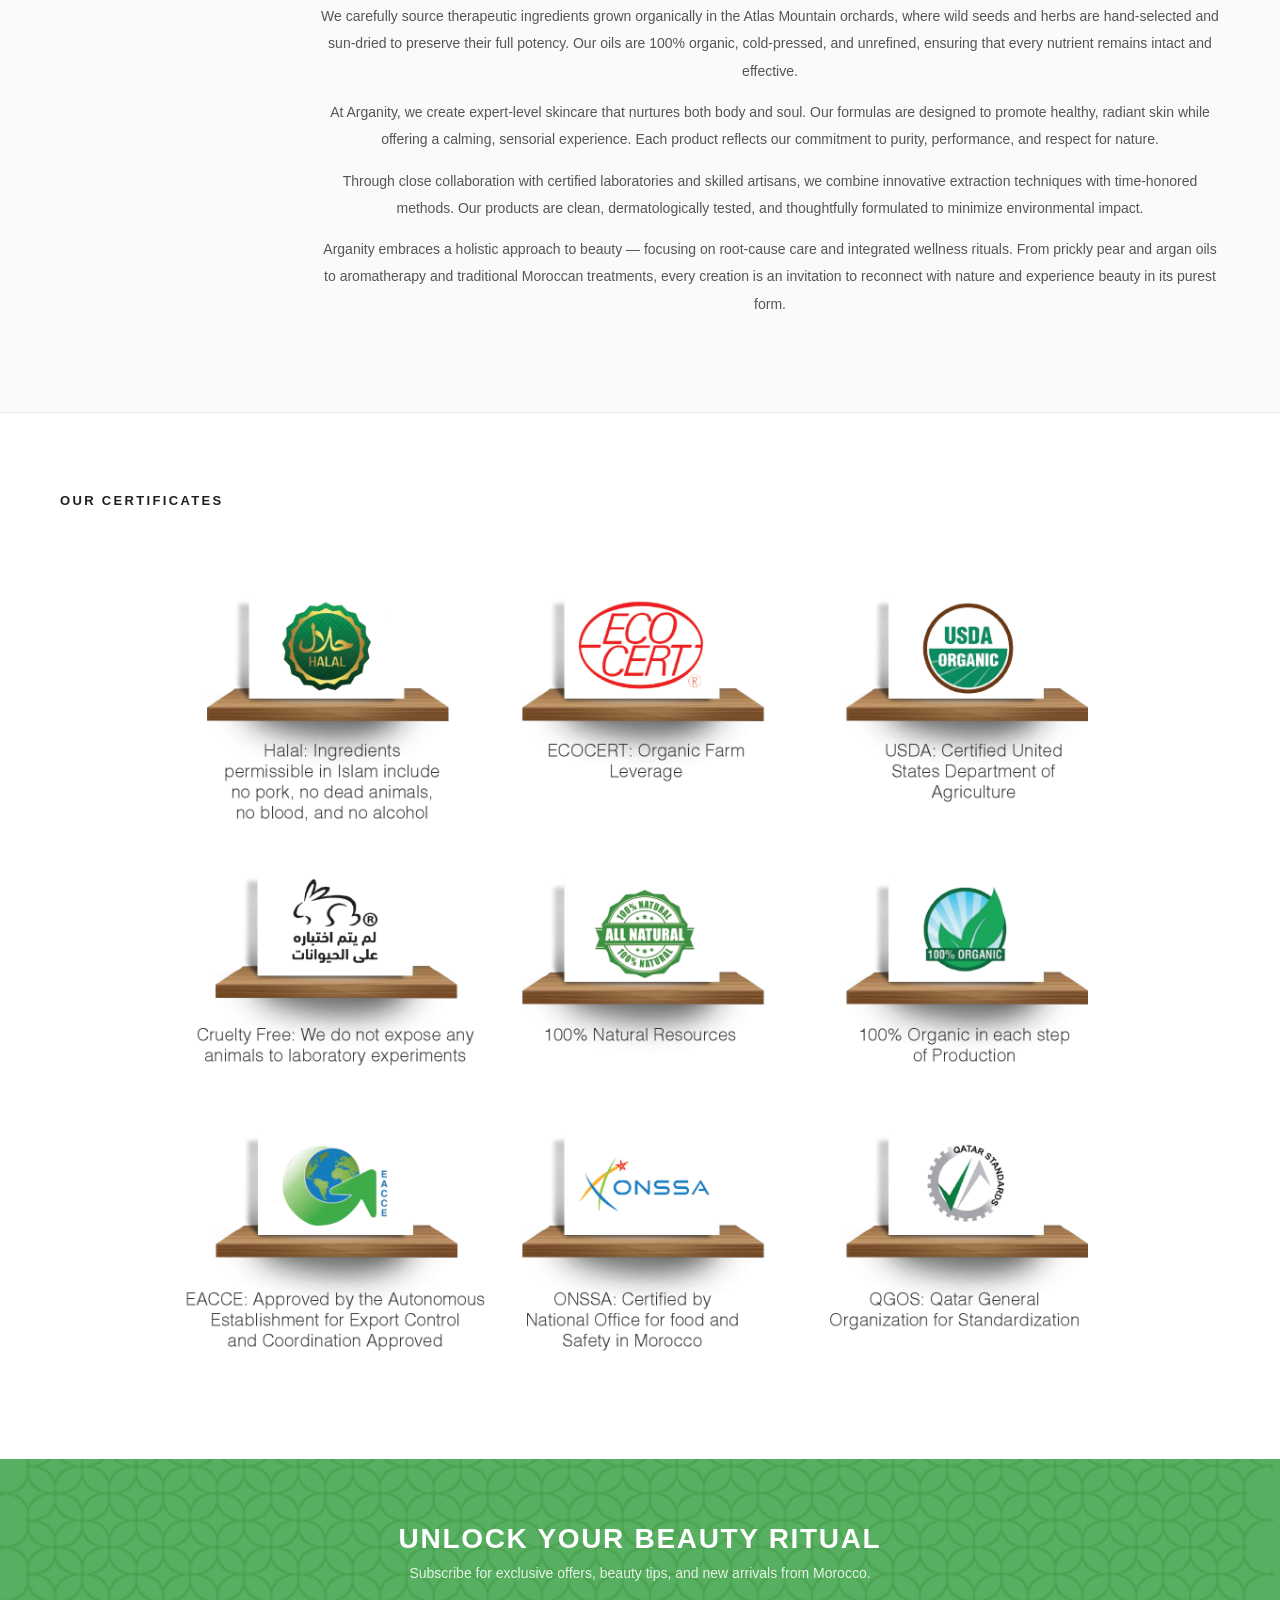
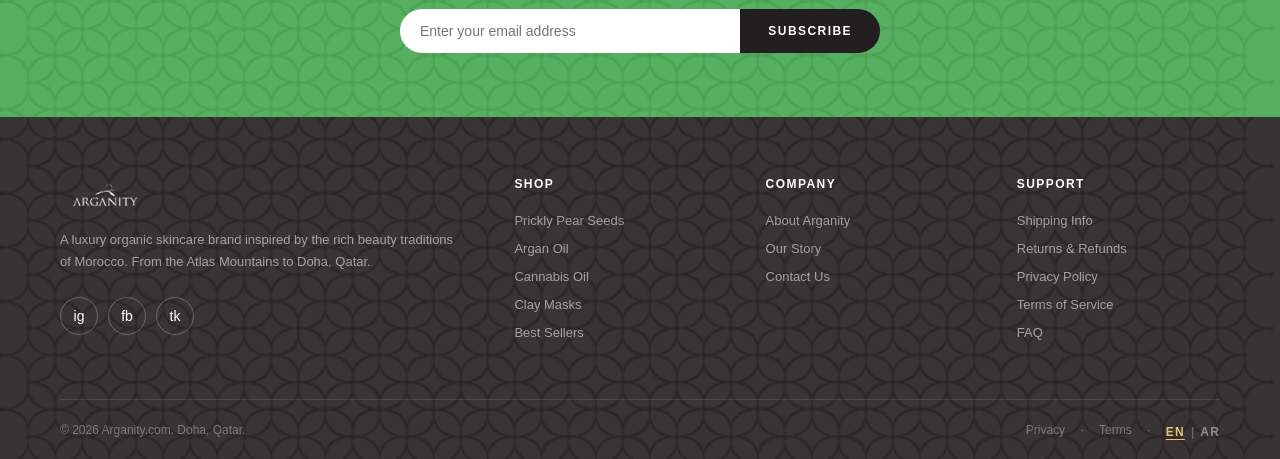
==== commit 18240b34: "Update certificates image filename to 123.png Co-Authored-By: Claude Sonnet 4.6 <noreply@anthropic.c" ====
--- a/about.html
+++ b/about.html
@@ -424,7 +424,7 @@
   <section class="certificates-section">
     <div class="container">
       <div class="certificates-label">Our Certificates</div>
-      <img src="images/Cert.png" alt="Arganity Certifications" class="certificates-img">
+      <img src="images/123.png" alt="Arganity Certifications" class="certificates-img">
     </div>
   </section>
 
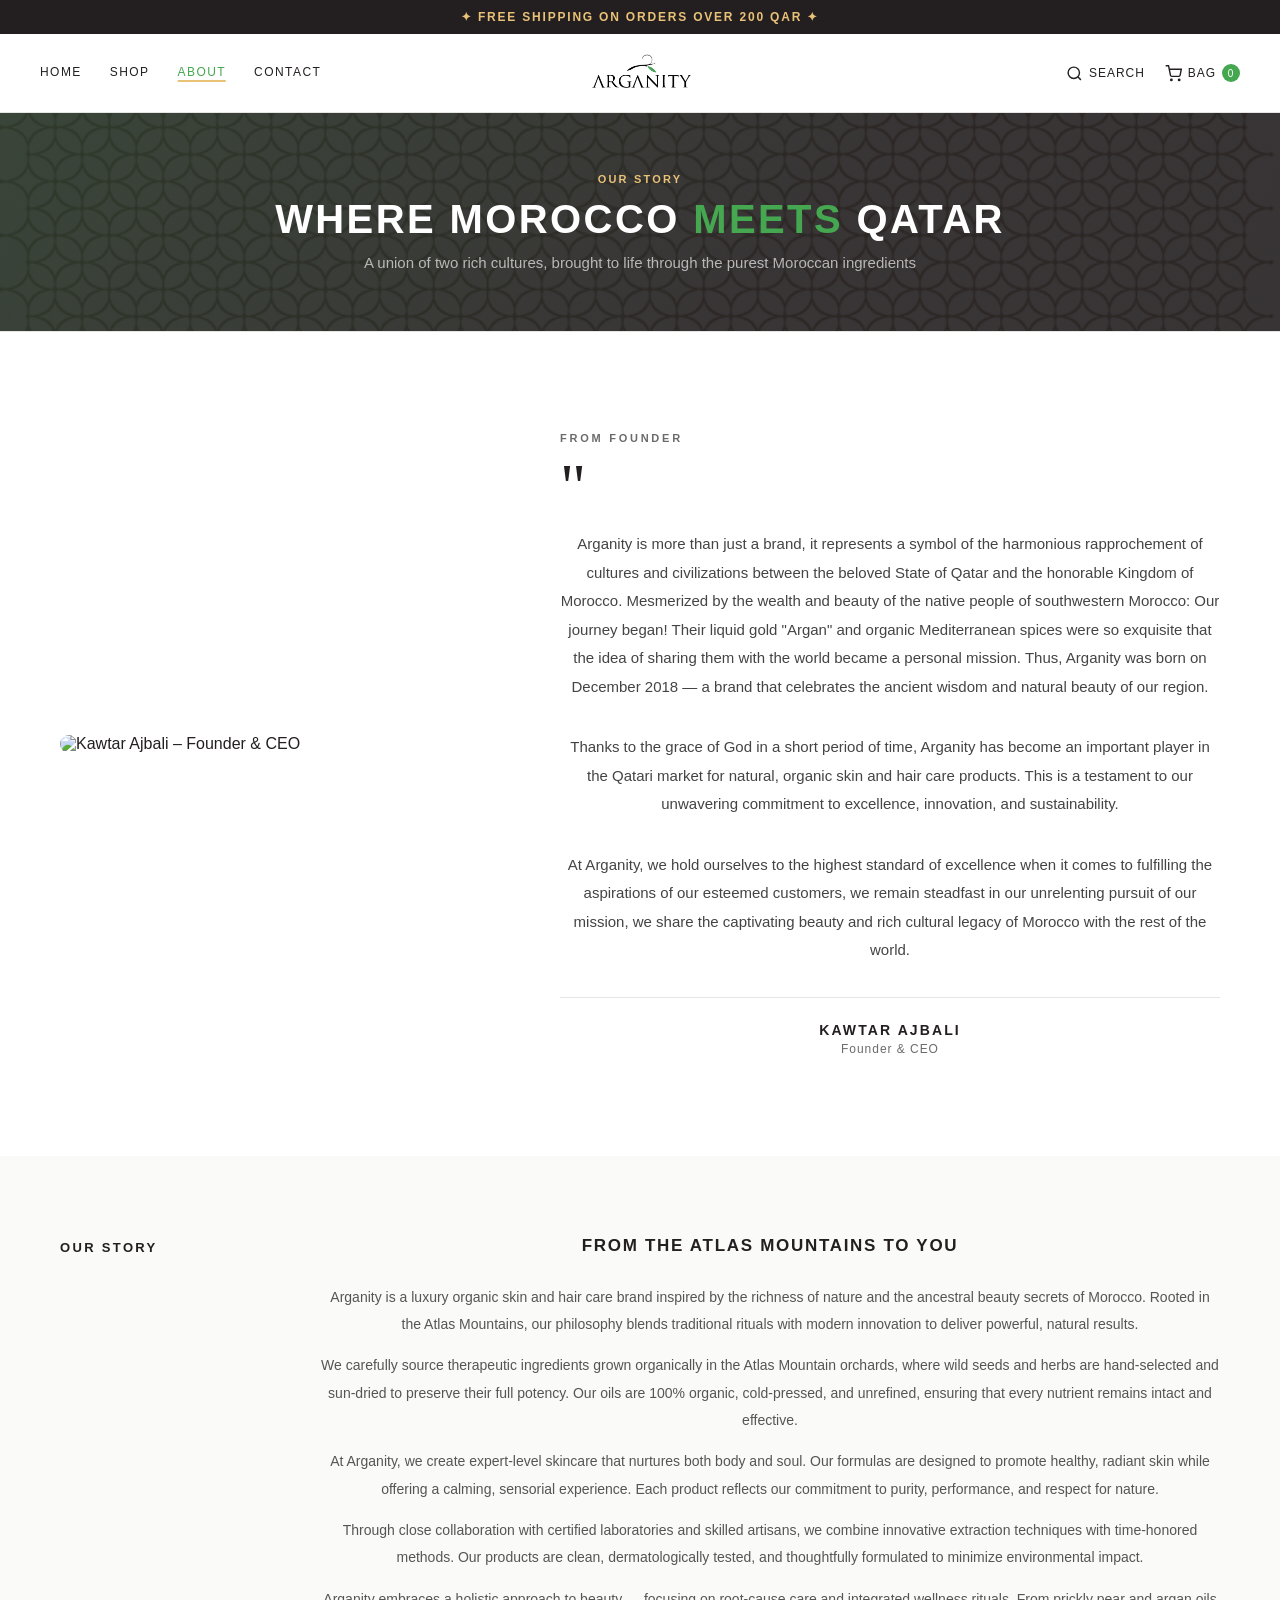
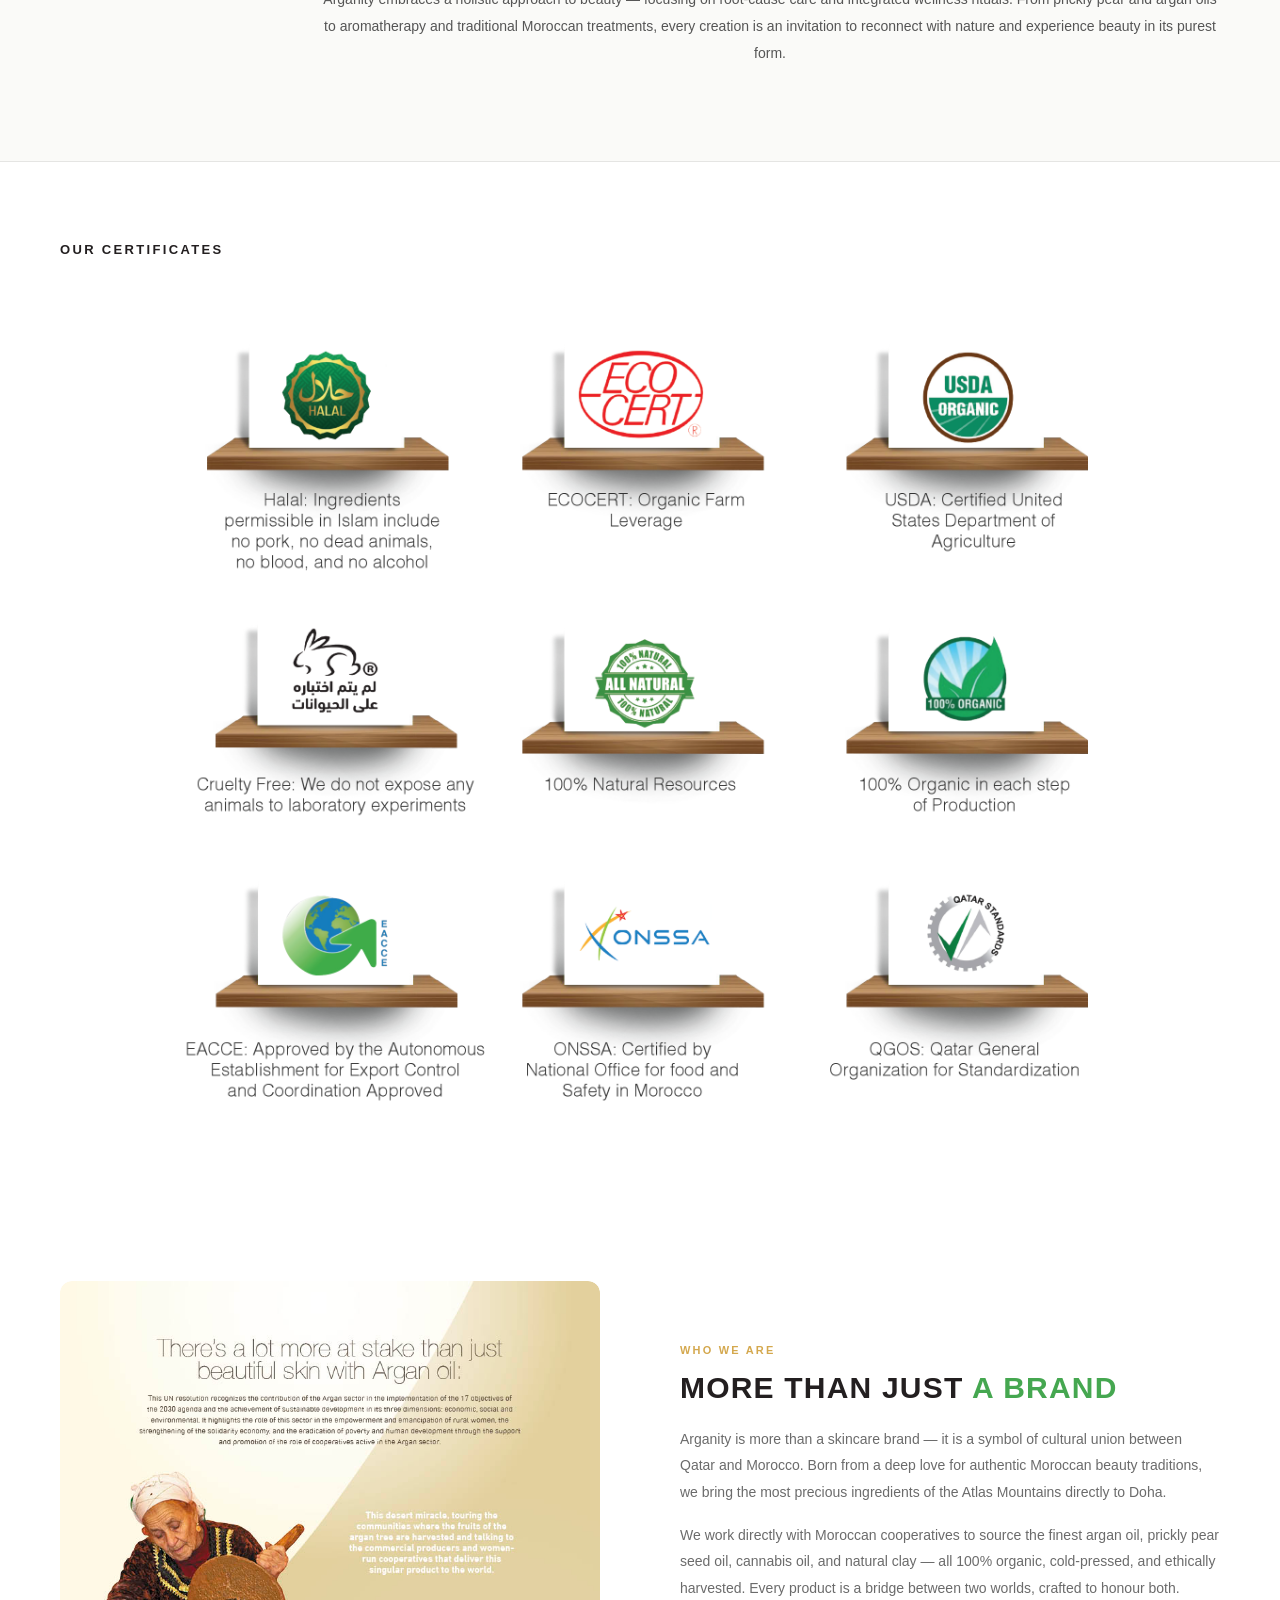
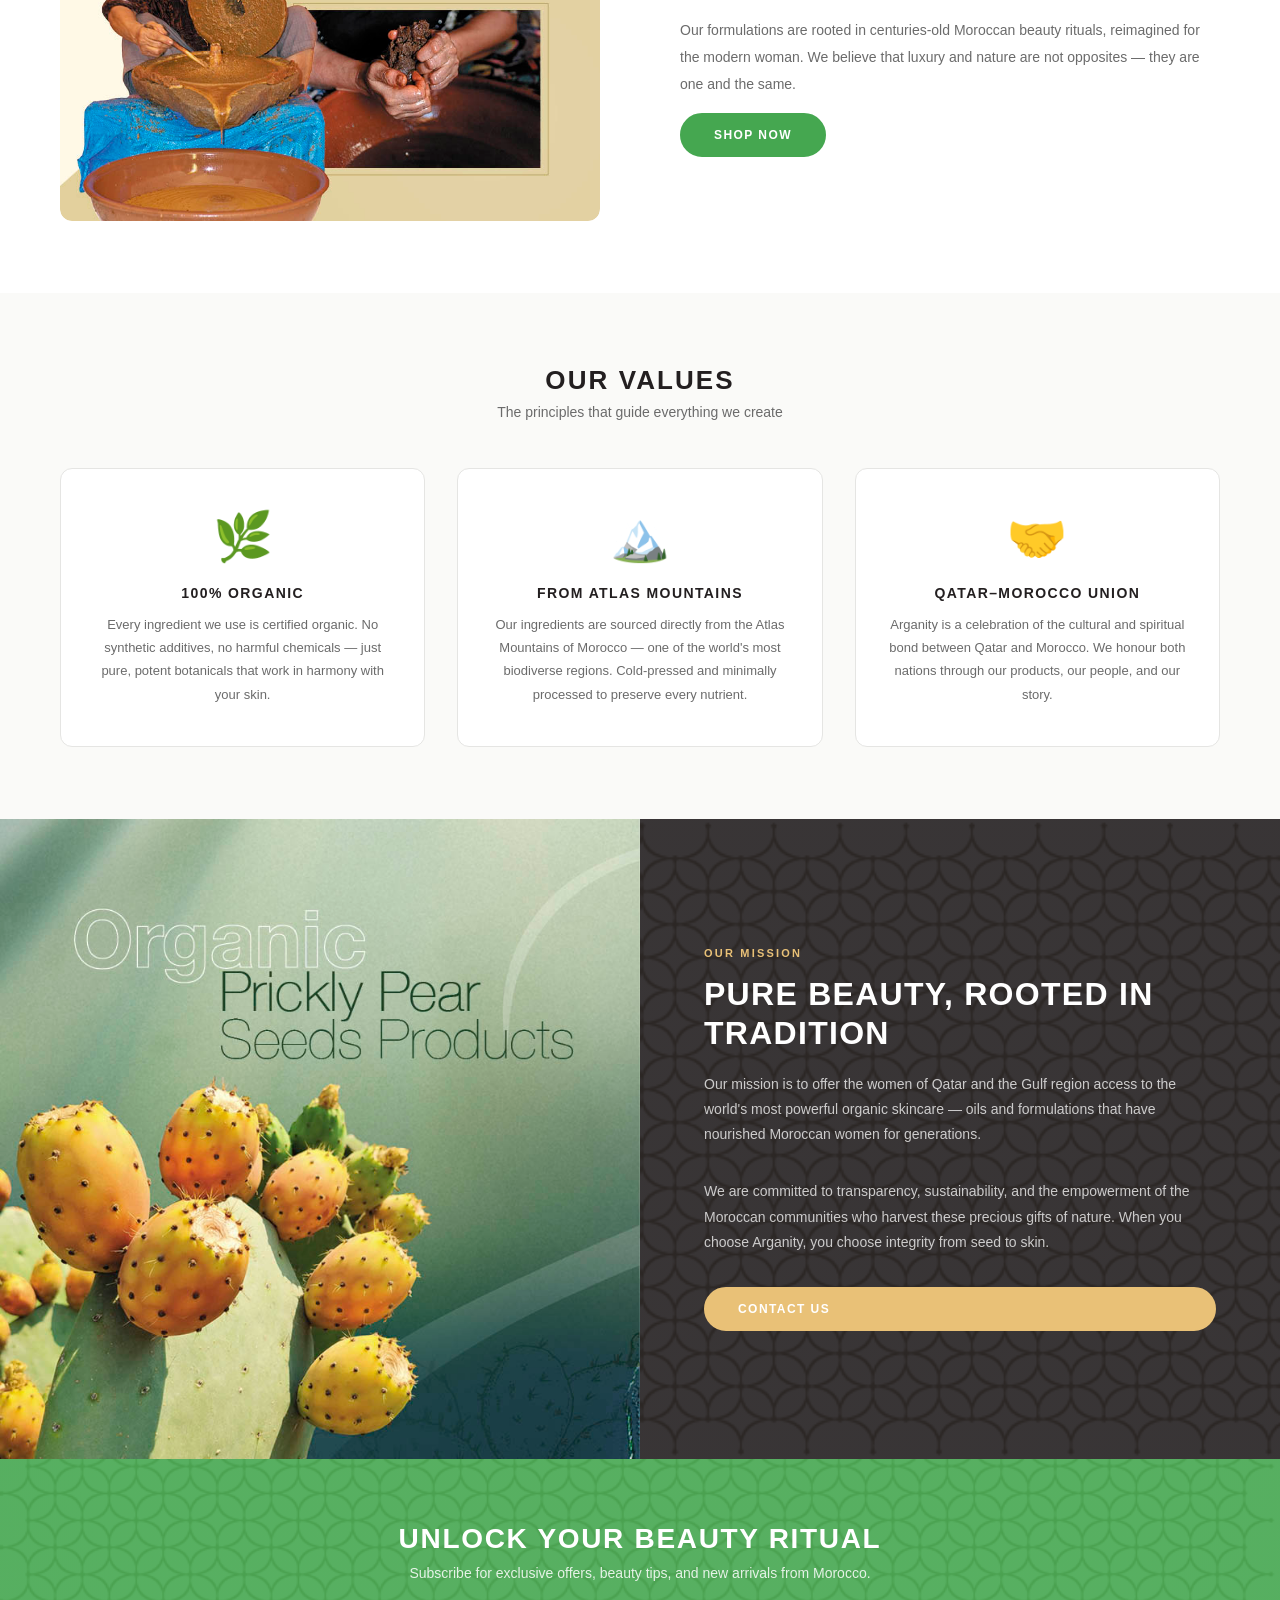
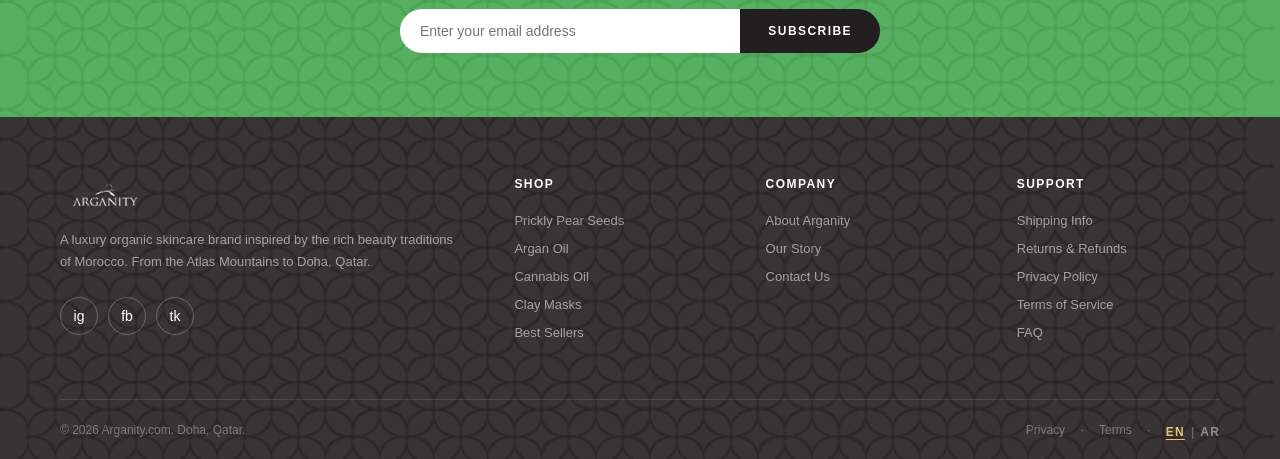
==== commit bdec4122: "Move Founder, Our Story, Certificates sections to top of About page Co-Authored-By: Claude Sonnet 4." ====
--- a/about.html
+++ b/about.html
@@ -324,64 +324,6 @@
     <p data-i18n="about-sub">A union of two rich cultures, brought to life through the purest Moroccan ingredients</p>
   </section>
 
-  <!-- SECTION 1: BRAND STORY -->
-  <section class="section">
-    <div class="container">
-      <div class="brand-split">
-        <div class="brand-split-img">
-          <img src="images/ARGANITY_BOOK_EN_2023050135.jpg" alt="Arganity Brand Story">
-        </div>
-        <div class="brand-split-content">
-          <div class="brand-split-eyebrow" data-i18n="about-who-eyebrow">Who We Are</div>
-          <h2 class="brand-split-title" data-i18n="about-who-title">More Than Just <span>A Brand</span></h2>
-          <p class="brand-split-text" data-i18n="about-p1">Arganity is more than a skincare brand — it is a symbol of cultural union between Qatar and Morocco. Born from a deep love for authentic Moroccan beauty traditions, we bring the most precious ingredients of the Atlas Mountains directly to Doha.</p>
-          <p class="brand-split-text" data-i18n="about-p2">We work directly with Moroccan cooperatives to source the finest argan oil, prickly pear seed oil, cannabis oil, and natural clay — all 100% organic, cold-pressed, and ethically harvested. Every product is a bridge between two worlds, crafted to honour both.</p>
-          <p class="brand-split-text" data-i18n="about-p3">Our formulations are rooted in centuries-old Moroccan beauty rituals, reimagined for the modern woman. We believe that luxury and nature are not opposites — they are one and the same.</p>
-          <a href="shop.html" class="pill-btn pill-btn-green" data-i18n="btn-shop-now">Shop Now</a>
-        </div>
-      </div>
-    </div>
-  </section>
-
-  <!-- SECTION 2: VALUES -->
-  <section class="section section-alt">
-    <div class="container">
-      <div class="section-title" data-i18n="about-values-title">Our Values</div>
-      <div class="section-sub" data-i18n="about-values-sub">The principles that guide everything we create</div>
-      <div class="values-grid">
-        <div class="value-card">
-          <div class="value-icon">🌿</div>
-          <div class="value-title" data-i18n="val-1-title">100% Organic</div>
-          <p class="value-text" data-i18n="val-1-text">Every ingredient we use is certified organic. No synthetic additives, no harmful chemicals — just pure, potent botanicals that work in harmony with your skin.</p>
-        </div>
-        <div class="value-card">
-          <div class="value-icon">🏔️</div>
-          <div class="value-title" data-i18n="val-2-title">From Atlas Mountains</div>
-          <p class="value-text" data-i18n="val-2-text">Our ingredients are sourced directly from the Atlas Mountains of Morocco — one of the world's most biodiverse regions. Cold-pressed and minimally processed to preserve every nutrient.</p>
-        </div>
-        <div class="value-card">
-          <div class="value-icon">🤝</div>
-          <div class="value-title" data-i18n="val-3-title">Qatar–Morocco Union</div>
-          <p class="value-text" data-i18n="val-3-text">Arganity is a celebration of the cultural and spiritual bond between Qatar and Morocco. We honour both nations through our products, our people, and our story.</p>
-        </div>
-      </div>
-    </div>
-  </section>
-
-  <!-- SECTION 3: DARK SPLIT MISSION -->
-  <section class="about-split">
-    <div class="about-split-img">
-      <img src="images/ARGANITY_BOOK_EN_2023050114.jpg" alt="Arganity Mission">
-    </div>
-    <div class="about-split-content">
-      <div class="about-split-eyebrow" data-i18n="about-mission-eyebrow">Our Mission</div>
-      <h2 class="about-split-title" data-i18n="about-mission-title">Pure Beauty, Rooted in Tradition</h2>
-      <p class="about-split-text" data-i18n="about-mission-p1">Our mission is to offer the women of Qatar and the Gulf region access to the world's most powerful organic skincare — oils and formulations that have nourished Moroccan women for generations.</p>
-      <p class="about-split-text" data-i18n="about-mission-p2">We are committed to transparency, sustainability, and the empowerment of the Moroccan communities who harvest these precious gifts of nature. When you choose Arganity, you choose integrity from seed to skin.</p>
-      <a href="contact.html" class="pill-btn pill-btn-gold" data-i18n="f-contact">Contact Us</a>
-    </div>
-  </section>
-
   <!-- FOUNDER SECTION -->
   <section class="founder-section">
     <div class="container">
@@ -425,6 +367,64 @@
     <div class="container">
       <div class="certificates-label">Our Certificates</div>
       <img src="images/123.png" alt="Arganity Certifications" class="certificates-img">
+    </div>
+  </section>
+
+  <!-- SECTION 1: BRAND STORY -->
+  <section class="section">
+    <div class="container">
+      <div class="brand-split">
+        <div class="brand-split-img">
+          <img src="images/ARGANITY_BOOK_EN_2023050135.jpg" alt="Arganity Brand Story">
+        </div>
+        <div class="brand-split-content">
+          <div class="brand-split-eyebrow" data-i18n="about-who-eyebrow">Who We Are</div>
+          <h2 class="brand-split-title" data-i18n="about-who-title">More Than Just <span>A Brand</span></h2>
+          <p class="brand-split-text" data-i18n="about-p1">Arganity is more than a skincare brand — it is a symbol of cultural union between Qatar and Morocco. Born from a deep love for authentic Moroccan beauty traditions, we bring the most precious ingredients of the Atlas Mountains directly to Doha.</p>
+          <p class="brand-split-text" data-i18n="about-p2">We work directly with Moroccan cooperatives to source the finest argan oil, prickly pear seed oil, cannabis oil, and natural clay — all 100% organic, cold-pressed, and ethically harvested. Every product is a bridge between two worlds, crafted to honour both.</p>
+          <p class="brand-split-text" data-i18n="about-p3">Our formulations are rooted in centuries-old Moroccan beauty rituals, reimagined for the modern woman. We believe that luxury and nature are not opposites — they are one and the same.</p>
+          <a href="shop.html" class="pill-btn pill-btn-green" data-i18n="btn-shop-now">Shop Now</a>
+        </div>
+      </div>
+    </div>
+  </section>
+
+  <!-- SECTION 2: VALUES -->
+  <section class="section section-alt">
+    <div class="container">
+      <div class="section-title" data-i18n="about-values-title">Our Values</div>
+      <div class="section-sub" data-i18n="about-values-sub">The principles that guide everything we create</div>
+      <div class="values-grid">
+        <div class="value-card">
+          <div class="value-icon">🌿</div>
+          <div class="value-title" data-i18n="val-1-title">100% Organic</div>
+          <p class="value-text" data-i18n="val-1-text">Every ingredient we use is certified organic. No synthetic additives, no harmful chemicals — just pure, potent botanicals that work in harmony with your skin.</p>
+        </div>
+        <div class="value-card">
+          <div class="value-icon">🏔️</div>
+          <div class="value-title" data-i18n="val-2-title">From Atlas Mountains</div>
+          <p class="value-text" data-i18n="val-2-text">Our ingredients are sourced directly from the Atlas Mountains of Morocco — one of the world's most biodiverse regions. Cold-pressed and minimally processed to preserve every nutrient.</p>
+        </div>
+        <div class="value-card">
+          <div class="value-icon">🤝</div>
+          <div class="value-title" data-i18n="val-3-title">Qatar–Morocco Union</div>
+          <p class="value-text" data-i18n="val-3-text">Arganity is a celebration of the cultural and spiritual bond between Qatar and Morocco. We honour both nations through our products, our people, and our story.</p>
+        </div>
+      </div>
+    </div>
+  </section>
+
+  <!-- SECTION 3: DARK SPLIT MISSION -->
+  <section class="about-split">
+    <div class="about-split-img">
+      <img src="images/ARGANITY_BOOK_EN_2023050114.jpg" alt="Arganity Mission">
+    </div>
+    <div class="about-split-content">
+      <div class="about-split-eyebrow" data-i18n="about-mission-eyebrow">Our Mission</div>
+      <h2 class="about-split-title" data-i18n="about-mission-title">Pure Beauty, Rooted in Tradition</h2>
+      <p class="about-split-text" data-i18n="about-mission-p1">Our mission is to offer the women of Qatar and the Gulf region access to the world's most powerful organic skincare — oils and formulations that have nourished Moroccan women for generations.</p>
+      <p class="about-split-text" data-i18n="about-mission-p2">We are committed to transparency, sustainability, and the empowerment of the Moroccan communities who harvest these precious gifts of nature. When you choose Arganity, you choose integrity from seed to skin.</p>
+      <a href="contact.html" class="pill-btn pill-btn-gold" data-i18n="f-contact">Contact Us</a>
     </div>
   </section>
 
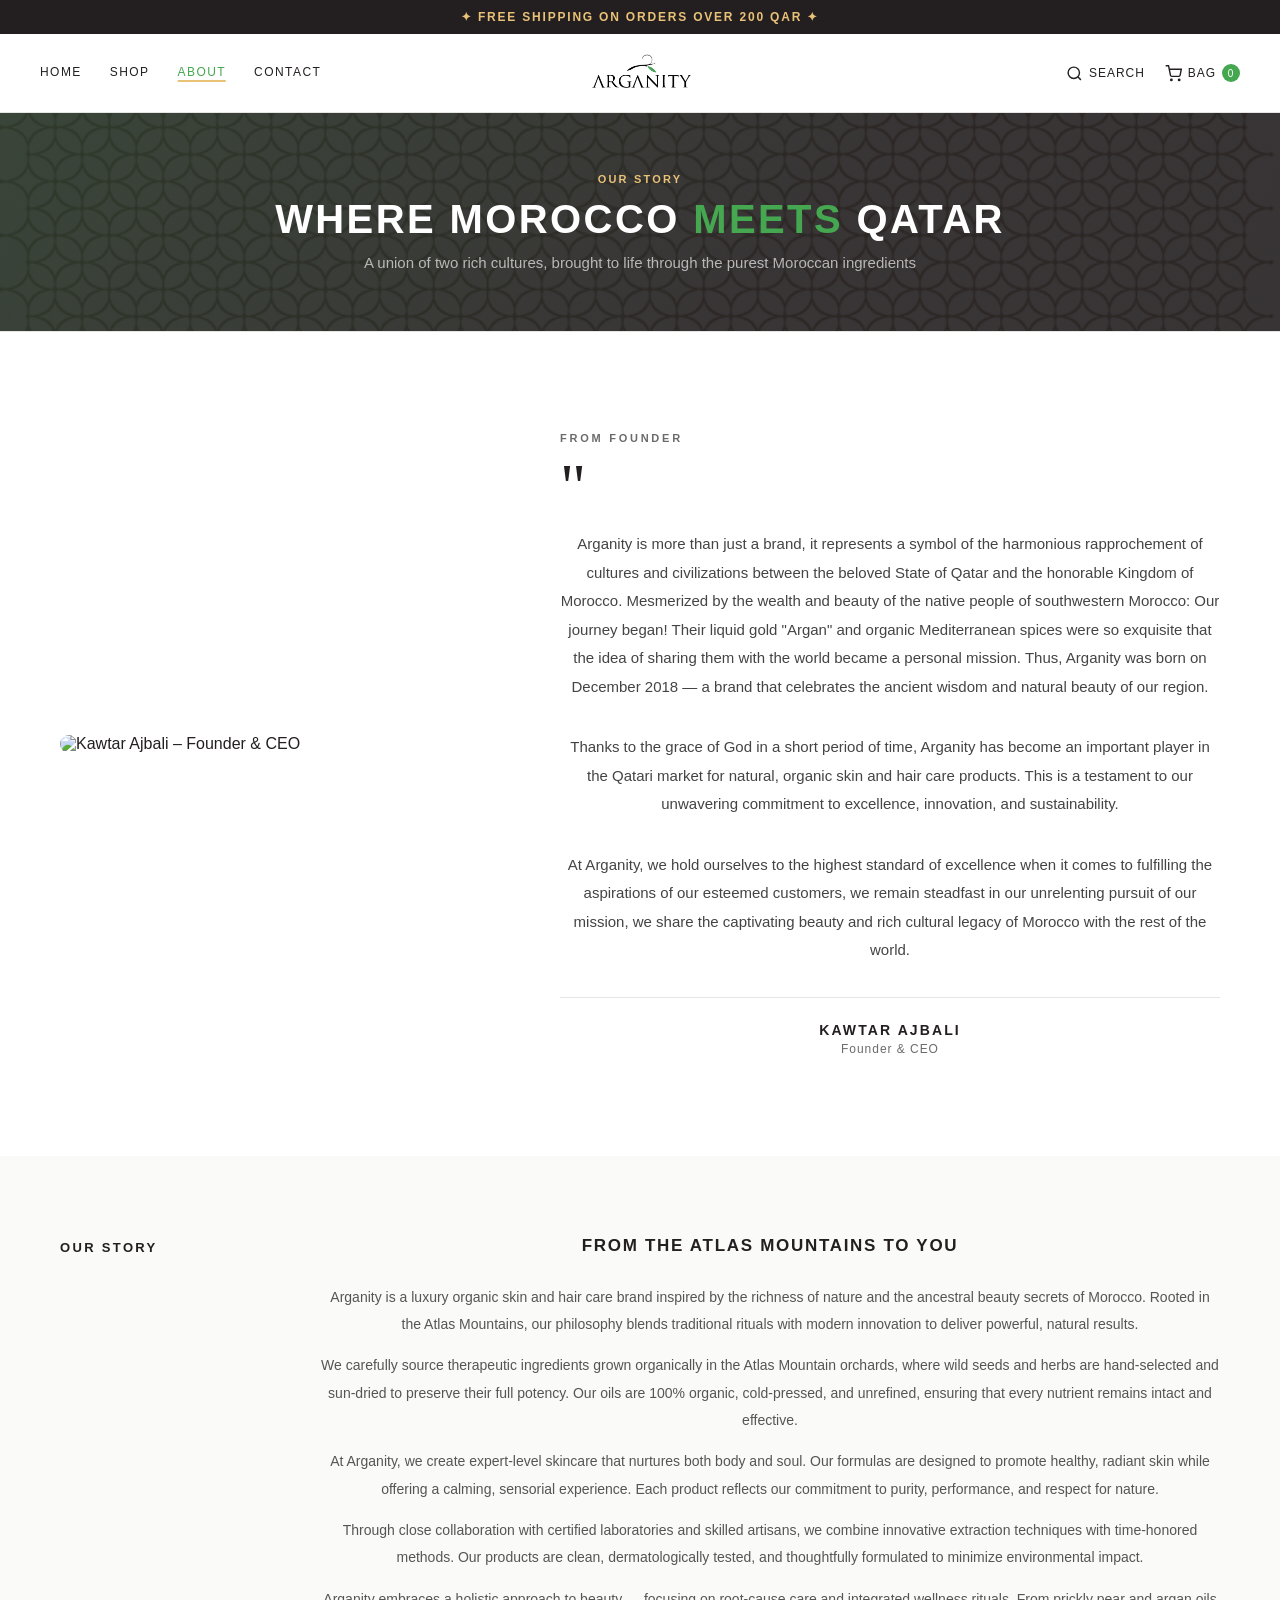
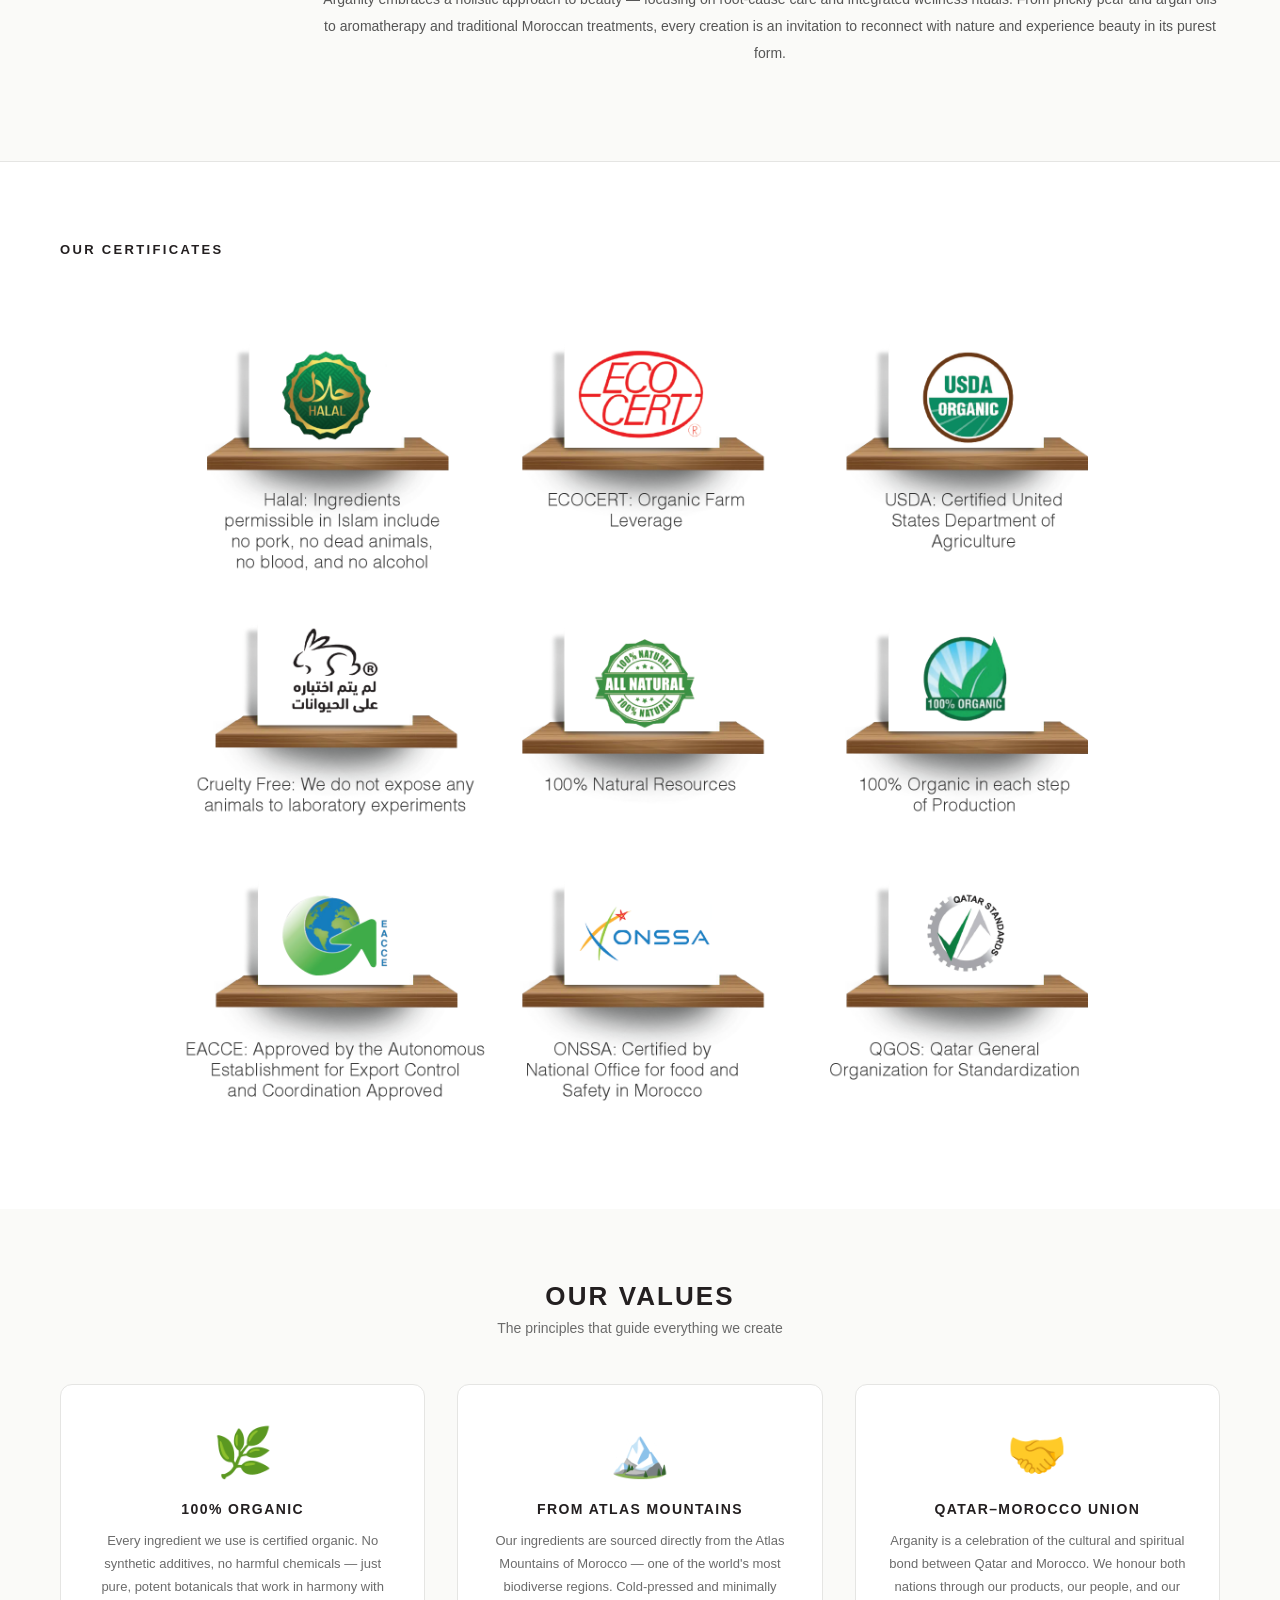
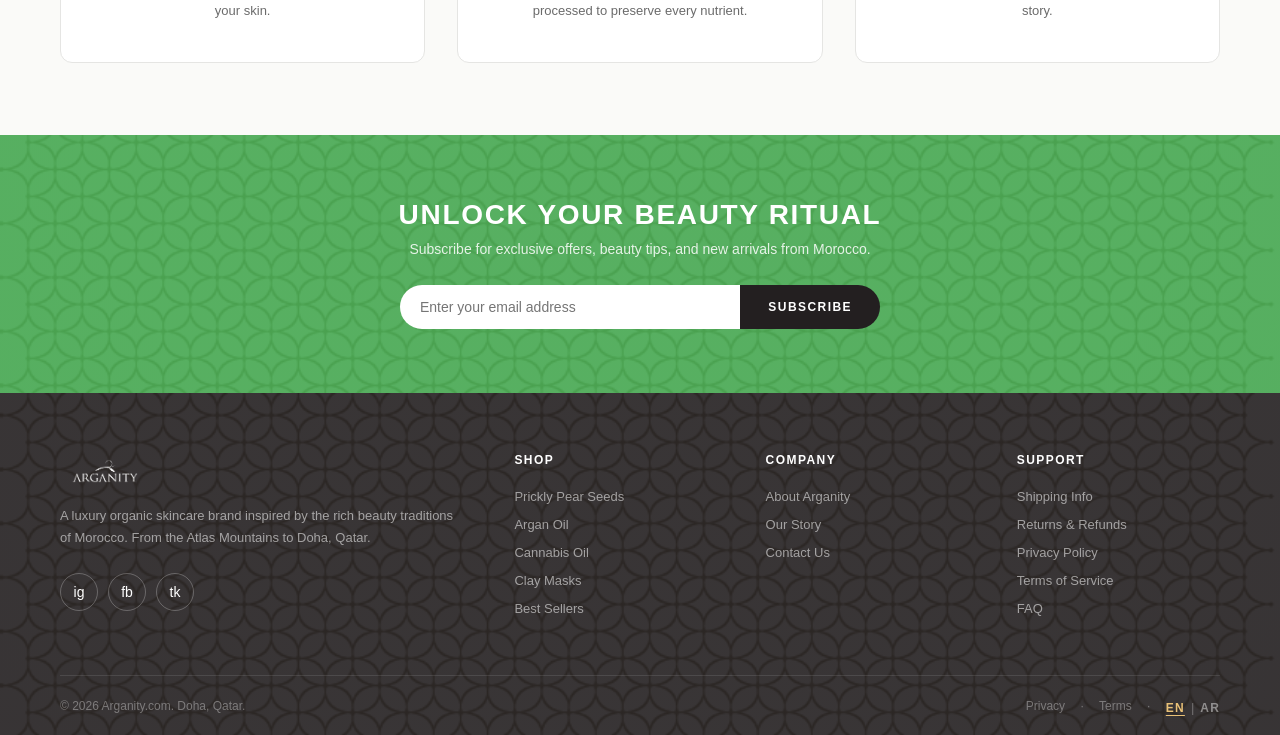
==== commit e3429dae: "Remove Who We Are and Our Mission sections from About page Co-Authored-By: Claude Sonnet 4.6 <norepl" ====
--- a/about.html
+++ b/about.html
@@ -370,25 +370,6 @@
     </div>
   </section>
 
-  <!-- SECTION 1: BRAND STORY -->
-  <section class="section">
-    <div class="container">
-      <div class="brand-split">
-        <div class="brand-split-img">
-          <img src="images/ARGANITY_BOOK_EN_2023050135.jpg" alt="Arganity Brand Story">
-        </div>
-        <div class="brand-split-content">
-          <div class="brand-split-eyebrow" data-i18n="about-who-eyebrow">Who We Are</div>
-          <h2 class="brand-split-title" data-i18n="about-who-title">More Than Just <span>A Brand</span></h2>
-          <p class="brand-split-text" data-i18n="about-p1">Arganity is more than a skincare brand — it is a symbol of cultural union between Qatar and Morocco. Born from a deep love for authentic Moroccan beauty traditions, we bring the most precious ingredients of the Atlas Mountains directly to Doha.</p>
-          <p class="brand-split-text" data-i18n="about-p2">We work directly with Moroccan cooperatives to source the finest argan oil, prickly pear seed oil, cannabis oil, and natural clay — all 100% organic, cold-pressed, and ethically harvested. Every product is a bridge between two worlds, crafted to honour both.</p>
-          <p class="brand-split-text" data-i18n="about-p3">Our formulations are rooted in centuries-old Moroccan beauty rituals, reimagined for the modern woman. We believe that luxury and nature are not opposites — they are one and the same.</p>
-          <a href="shop.html" class="pill-btn pill-btn-green" data-i18n="btn-shop-now">Shop Now</a>
-        </div>
-      </div>
-    </div>
-  </section>
-
   <!-- SECTION 2: VALUES -->
   <section class="section section-alt">
     <div class="container">
@@ -411,20 +392,6 @@
           <p class="value-text" data-i18n="val-3-text">Arganity is a celebration of the cultural and spiritual bond between Qatar and Morocco. We honour both nations through our products, our people, and our story.</p>
         </div>
       </div>
-    </div>
-  </section>
-
-  <!-- SECTION 3: DARK SPLIT MISSION -->
-  <section class="about-split">
-    <div class="about-split-img">
-      <img src="images/ARGANITY_BOOK_EN_2023050114.jpg" alt="Arganity Mission">
-    </div>
-    <div class="about-split-content">
-      <div class="about-split-eyebrow" data-i18n="about-mission-eyebrow">Our Mission</div>
-      <h2 class="about-split-title" data-i18n="about-mission-title">Pure Beauty, Rooted in Tradition</h2>
-      <p class="about-split-text" data-i18n="about-mission-p1">Our mission is to offer the women of Qatar and the Gulf region access to the world's most powerful organic skincare — oils and formulations that have nourished Moroccan women for generations.</p>
-      <p class="about-split-text" data-i18n="about-mission-p2">We are committed to transparency, sustainability, and the empowerment of the Moroccan communities who harvest these precious gifts of nature. When you choose Arganity, you choose integrity from seed to skin.</p>
-      <a href="contact.html" class="pill-btn pill-btn-gold" data-i18n="f-contact">Contact Us</a>
     </div>
   </section>
 
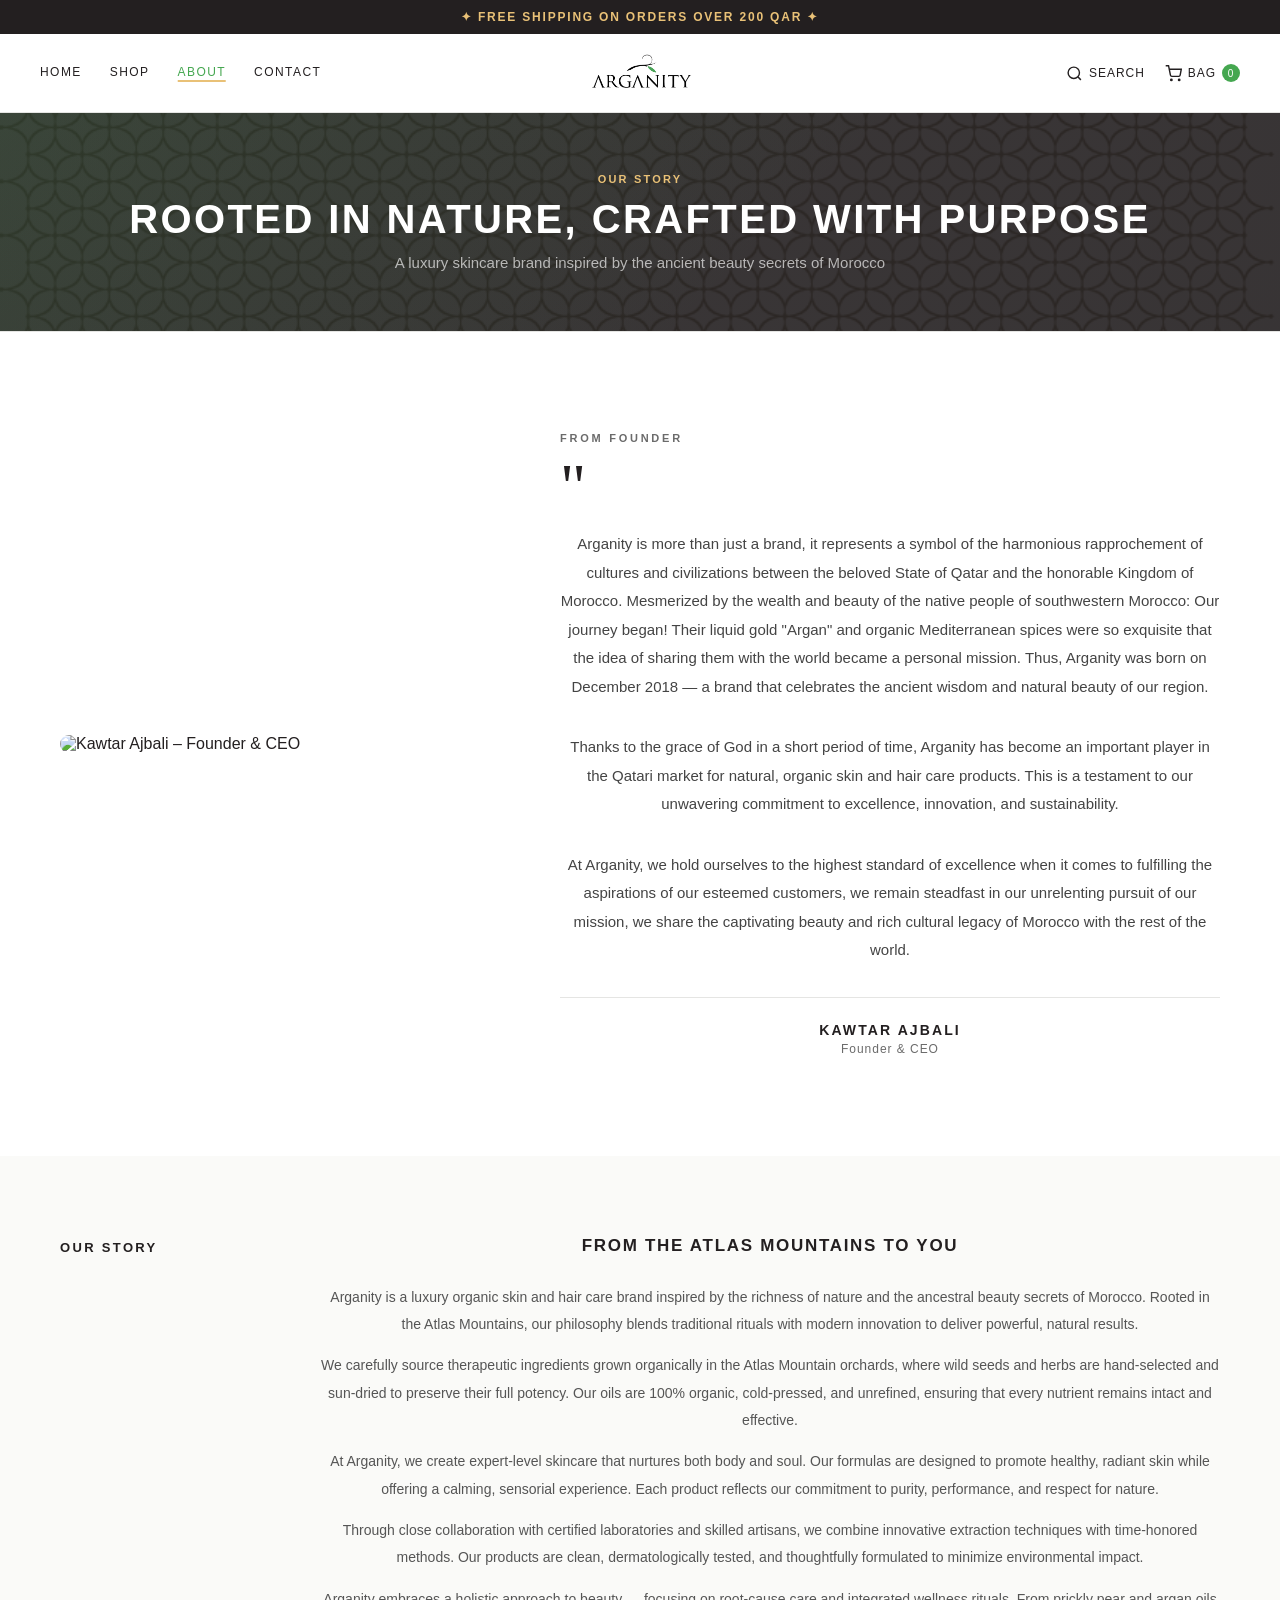
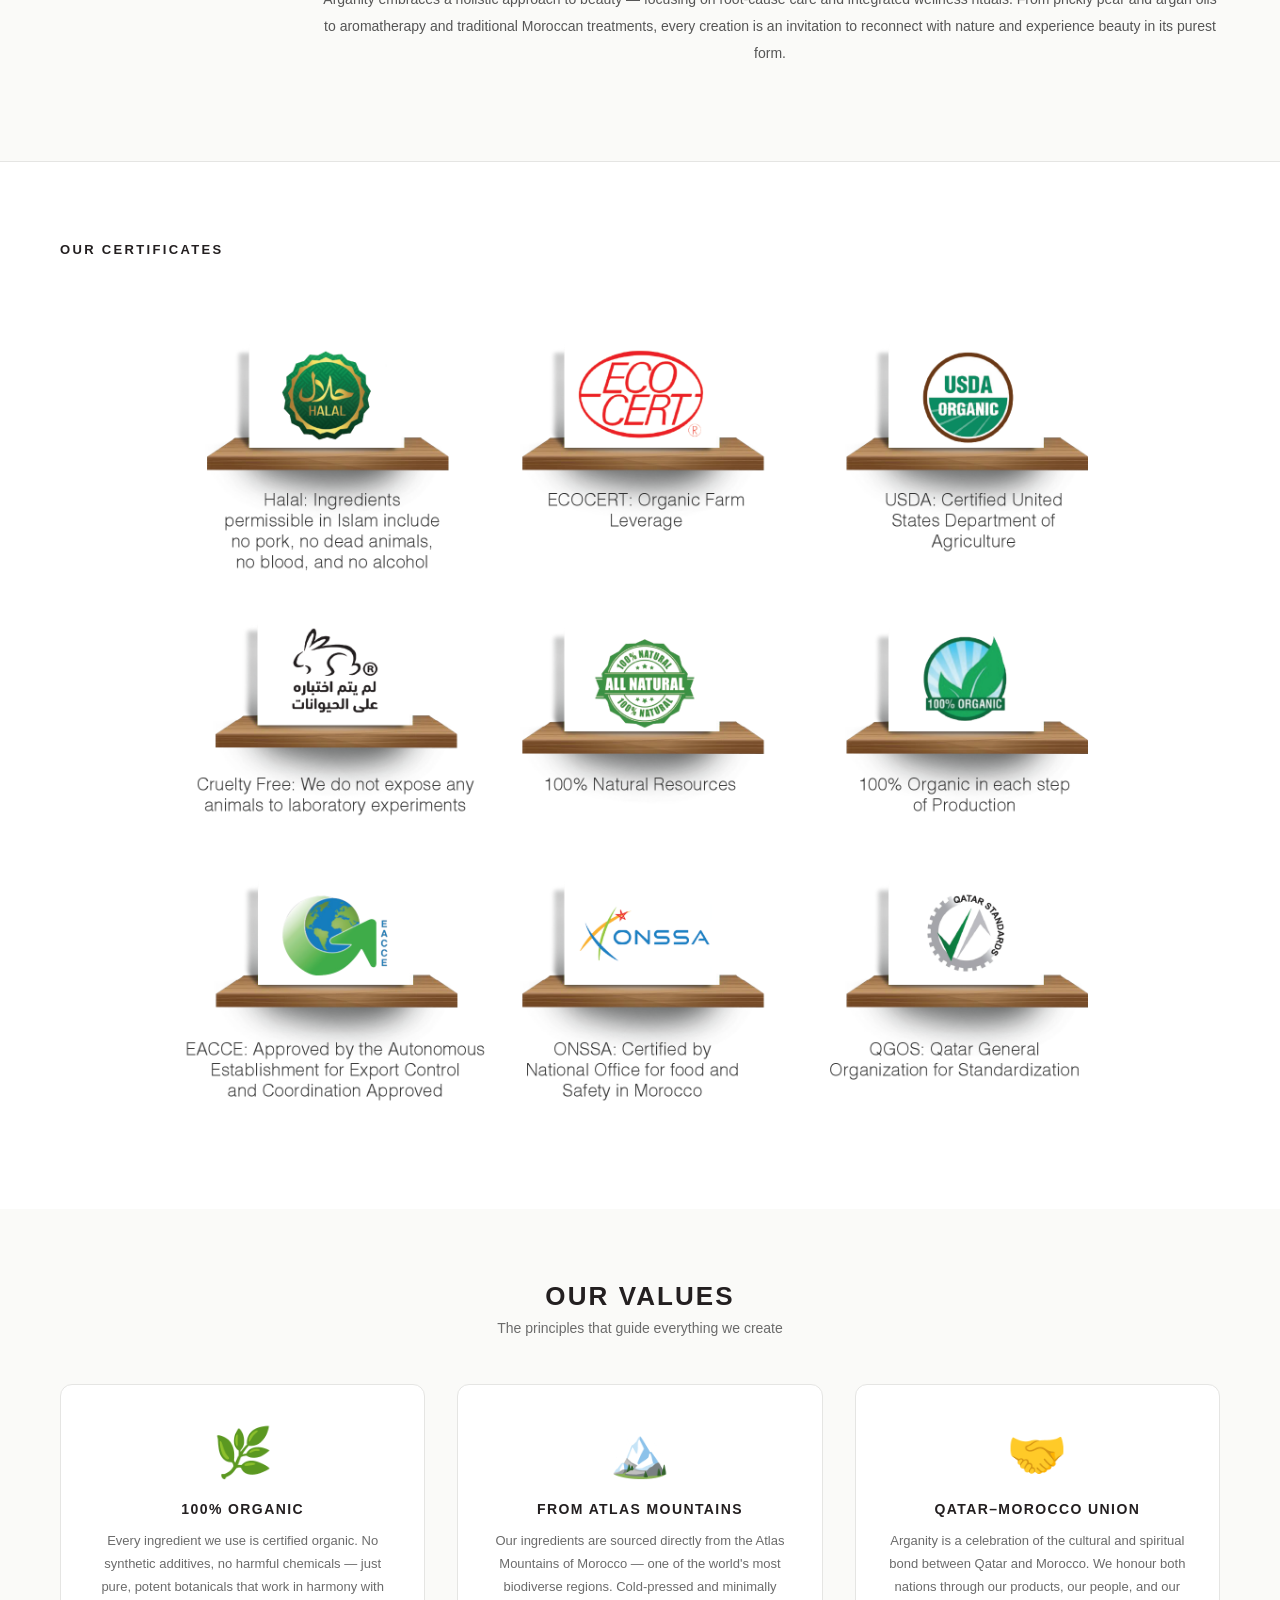
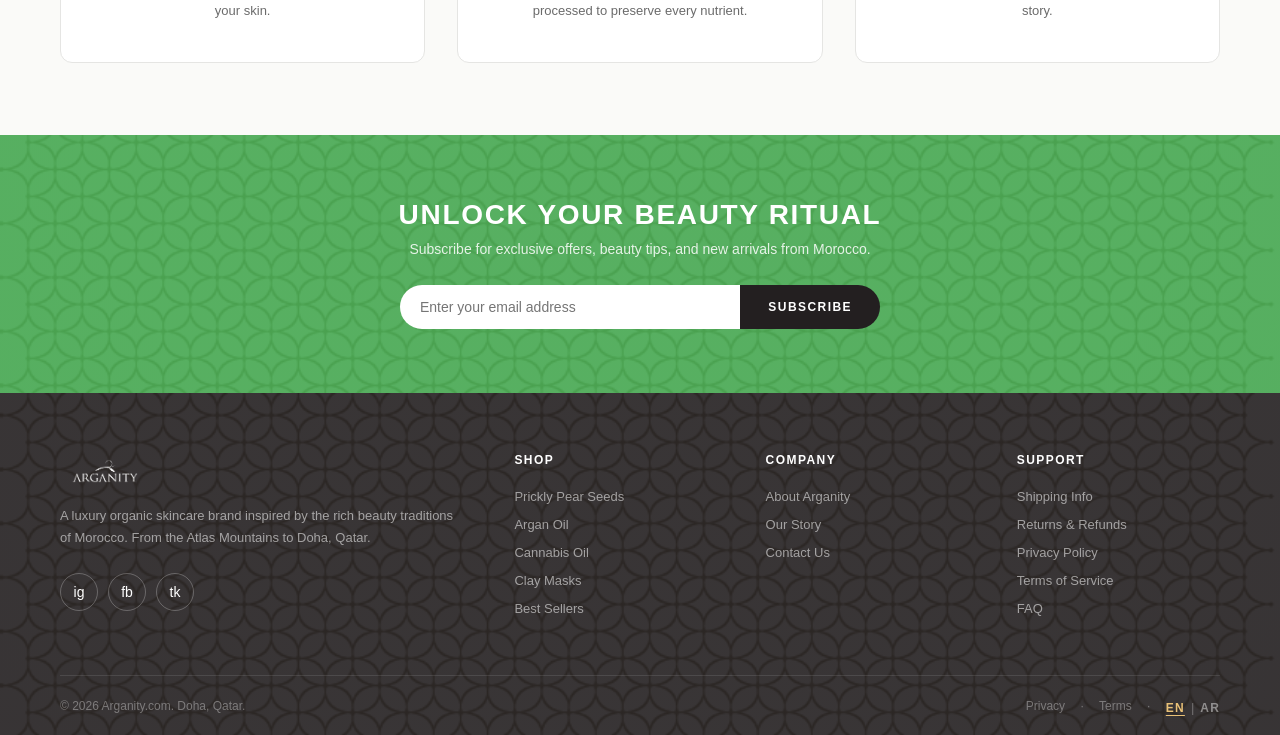
==== commit f8ac47b9: "Update About page hero title and remove green highlight Co-Authored-By: Claude Sonnet 4.6 <noreply@a" ====
--- a/about.html
+++ b/about.html
@@ -51,7 +51,7 @@
     .page-hero::before { content: ''; position: absolute; inset: 0; background: linear-gradient(135deg, rgba(69,167,80,0.15) 0%, transparent 60%); }
     .page-hero-eyebrow { font-size: 11px; letter-spacing: 0.2em; text-transform: uppercase; color: var(--gold); font-weight: 700; margin-bottom: 12px; position: relative; }
     .page-hero h1 { font-size: 40px; font-weight: 700; letter-spacing: 0.06em; text-transform: uppercase; color: #fff; position: relative; }
-    .page-hero h1 span { color: var(--green); }
+    .page-hero h1 span { color: #fff; }
     .page-hero p { font-size: 15px; font-weight: 300; color: rgba(255,255,255,0.65); margin-top: 12px; position: relative; }
 
     /* SECTION */
@@ -320,8 +320,8 @@
   <!-- PAGE HERO -->
   <section class="page-hero">
     <div class="page-hero-eyebrow" data-i18n="about-eyebrow">Our Story</div>
-    <h1 data-i18n="about-title">Where Morocco <span>Meets</span> Qatar</h1>
-    <p data-i18n="about-sub">A union of two rich cultures, brought to life through the purest Moroccan ingredients</p>
+    <h1 data-i18n="about-title">Rooted in Nature, <span>Crafted</span> with Purpose</h1>
+    <p data-i18n="about-sub">A luxury skincare brand inspired by the ancient beauty secrets of Morocco</p>
   </section>
 
   <!-- FOUNDER SECTION -->
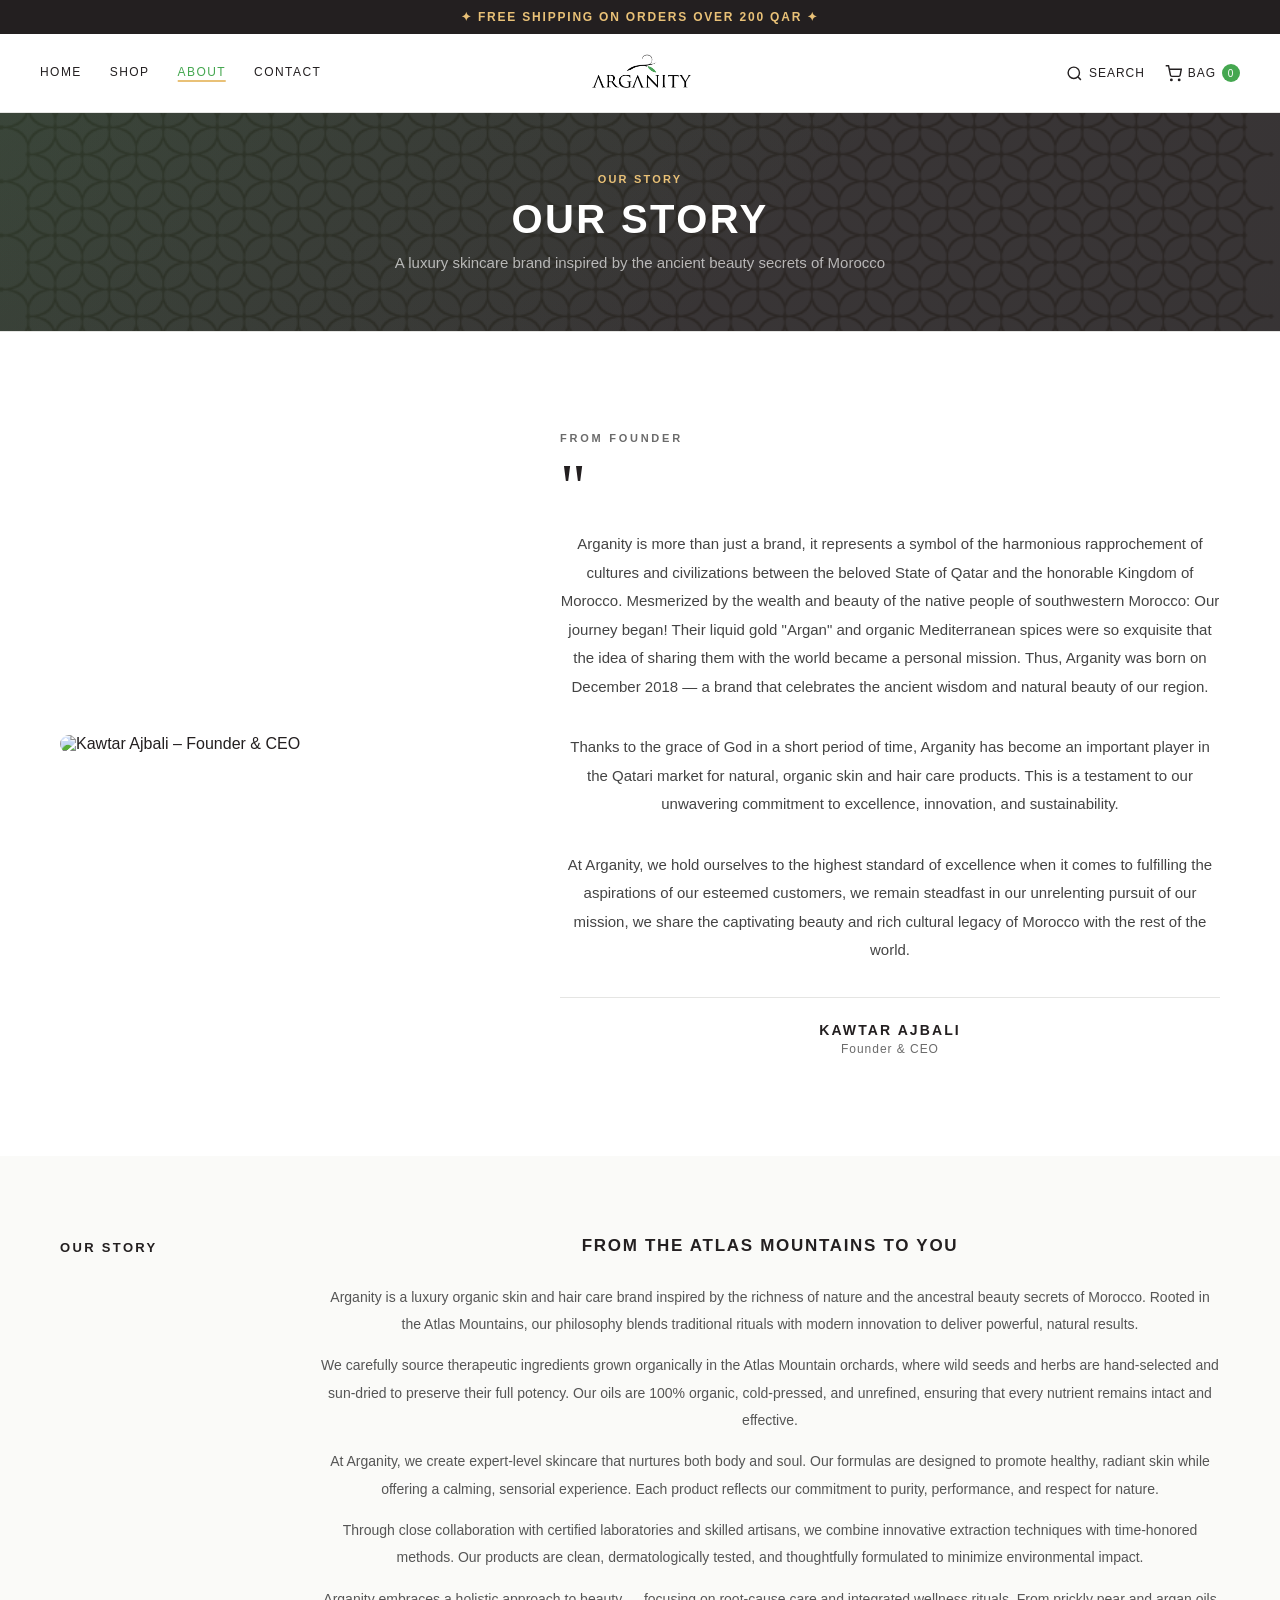
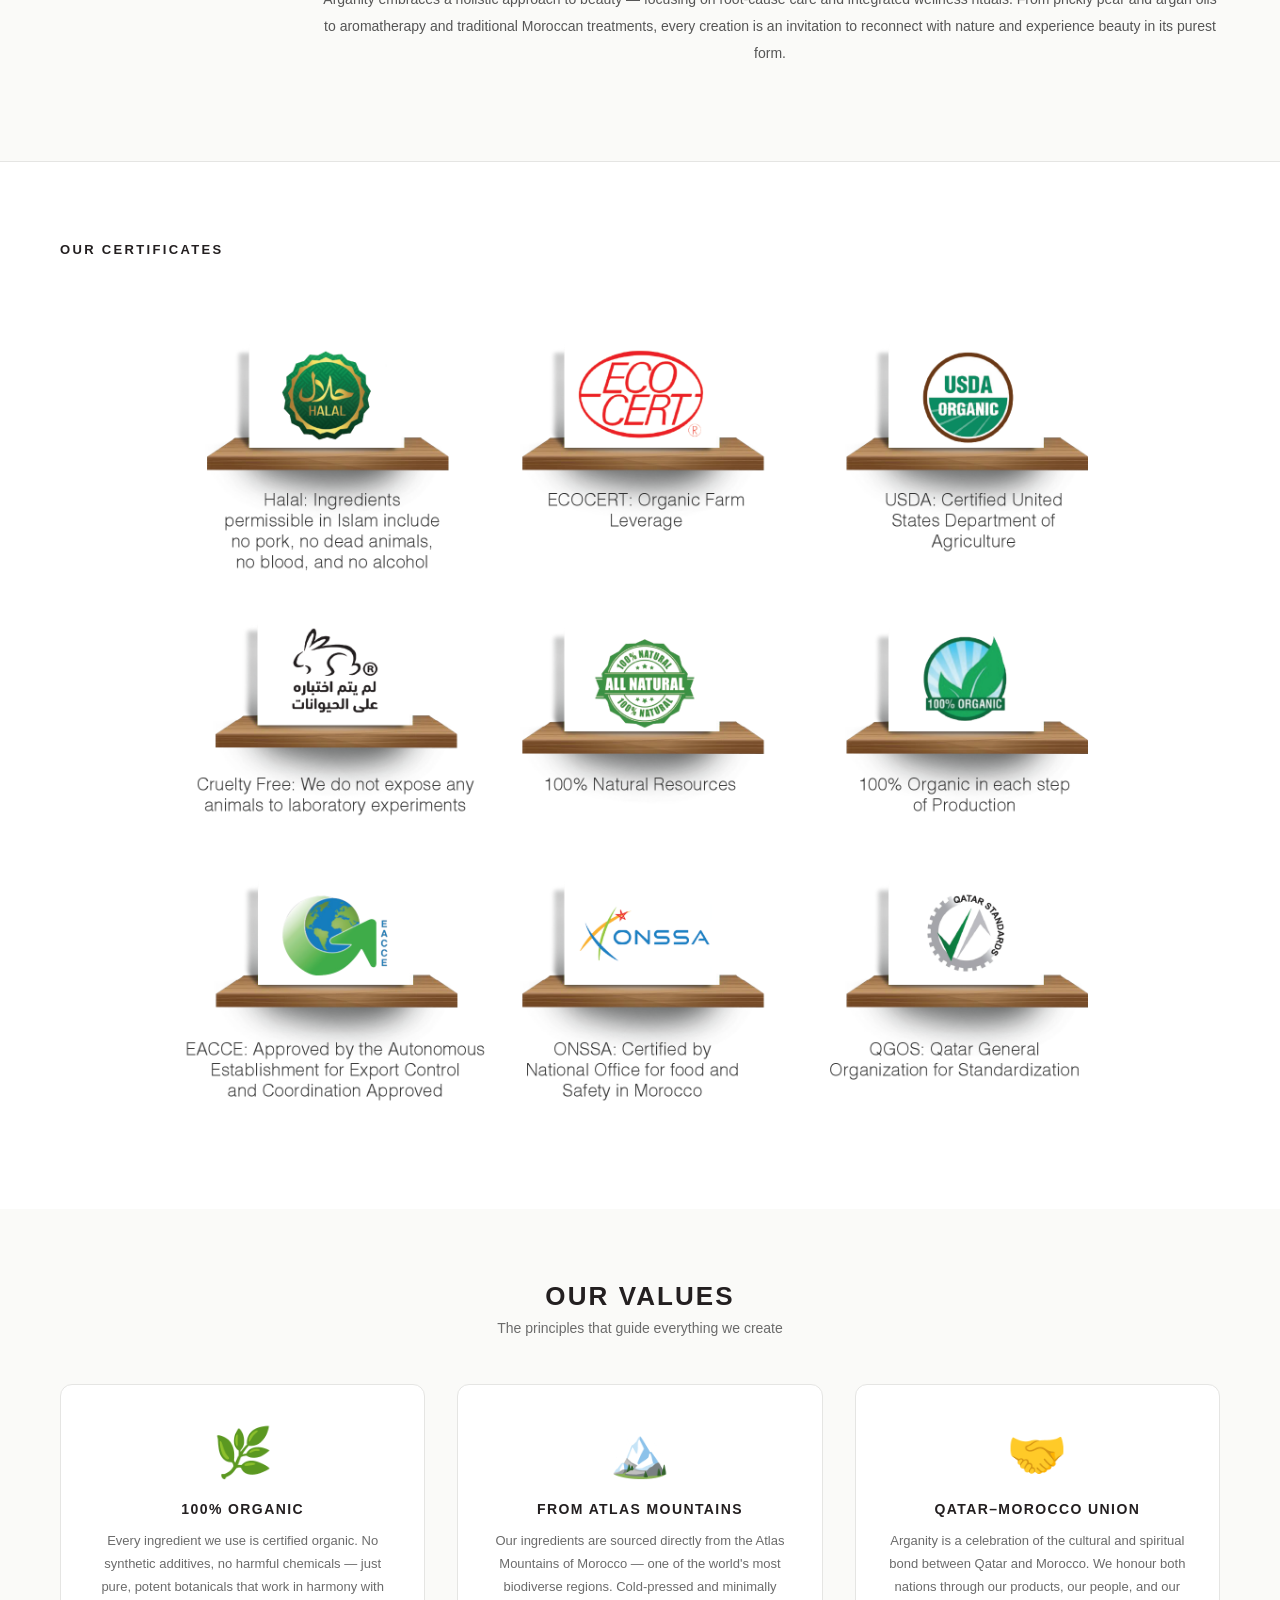
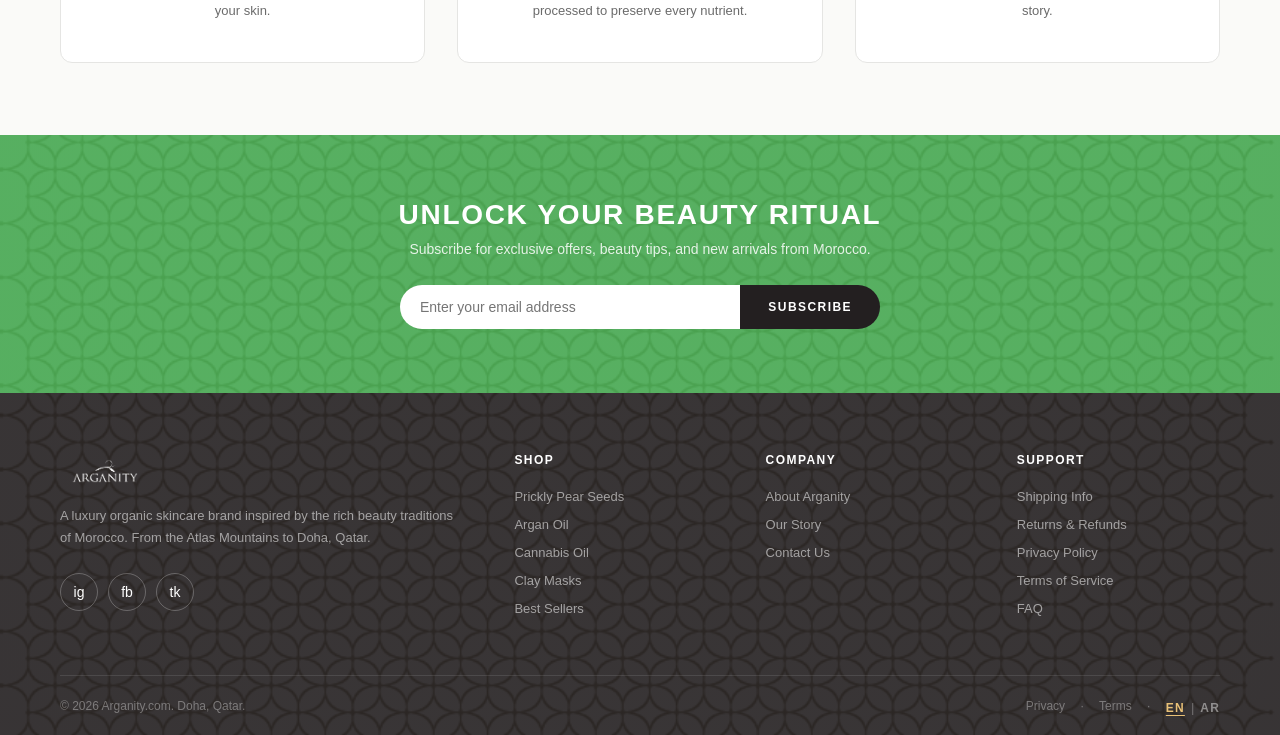
==== commit bc3897b0: "Shorten About page hero title to "Our Story" Co-Authored-By: Claude Sonnet 4.6 <noreply@anthropic.co" ====
--- a/about.html
+++ b/about.html
@@ -320,7 +320,7 @@
   <!-- PAGE HERO -->
   <section class="page-hero">
     <div class="page-hero-eyebrow" data-i18n="about-eyebrow">Our Story</div>
-    <h1 data-i18n="about-title">Rooted in Nature, <span>Crafted</span> with Purpose</h1>
+    <h1 data-i18n="about-title">Our Story</h1>
     <p data-i18n="about-sub">A luxury skincare brand inspired by the ancient beauty secrets of Morocco</p>
   </section>
 
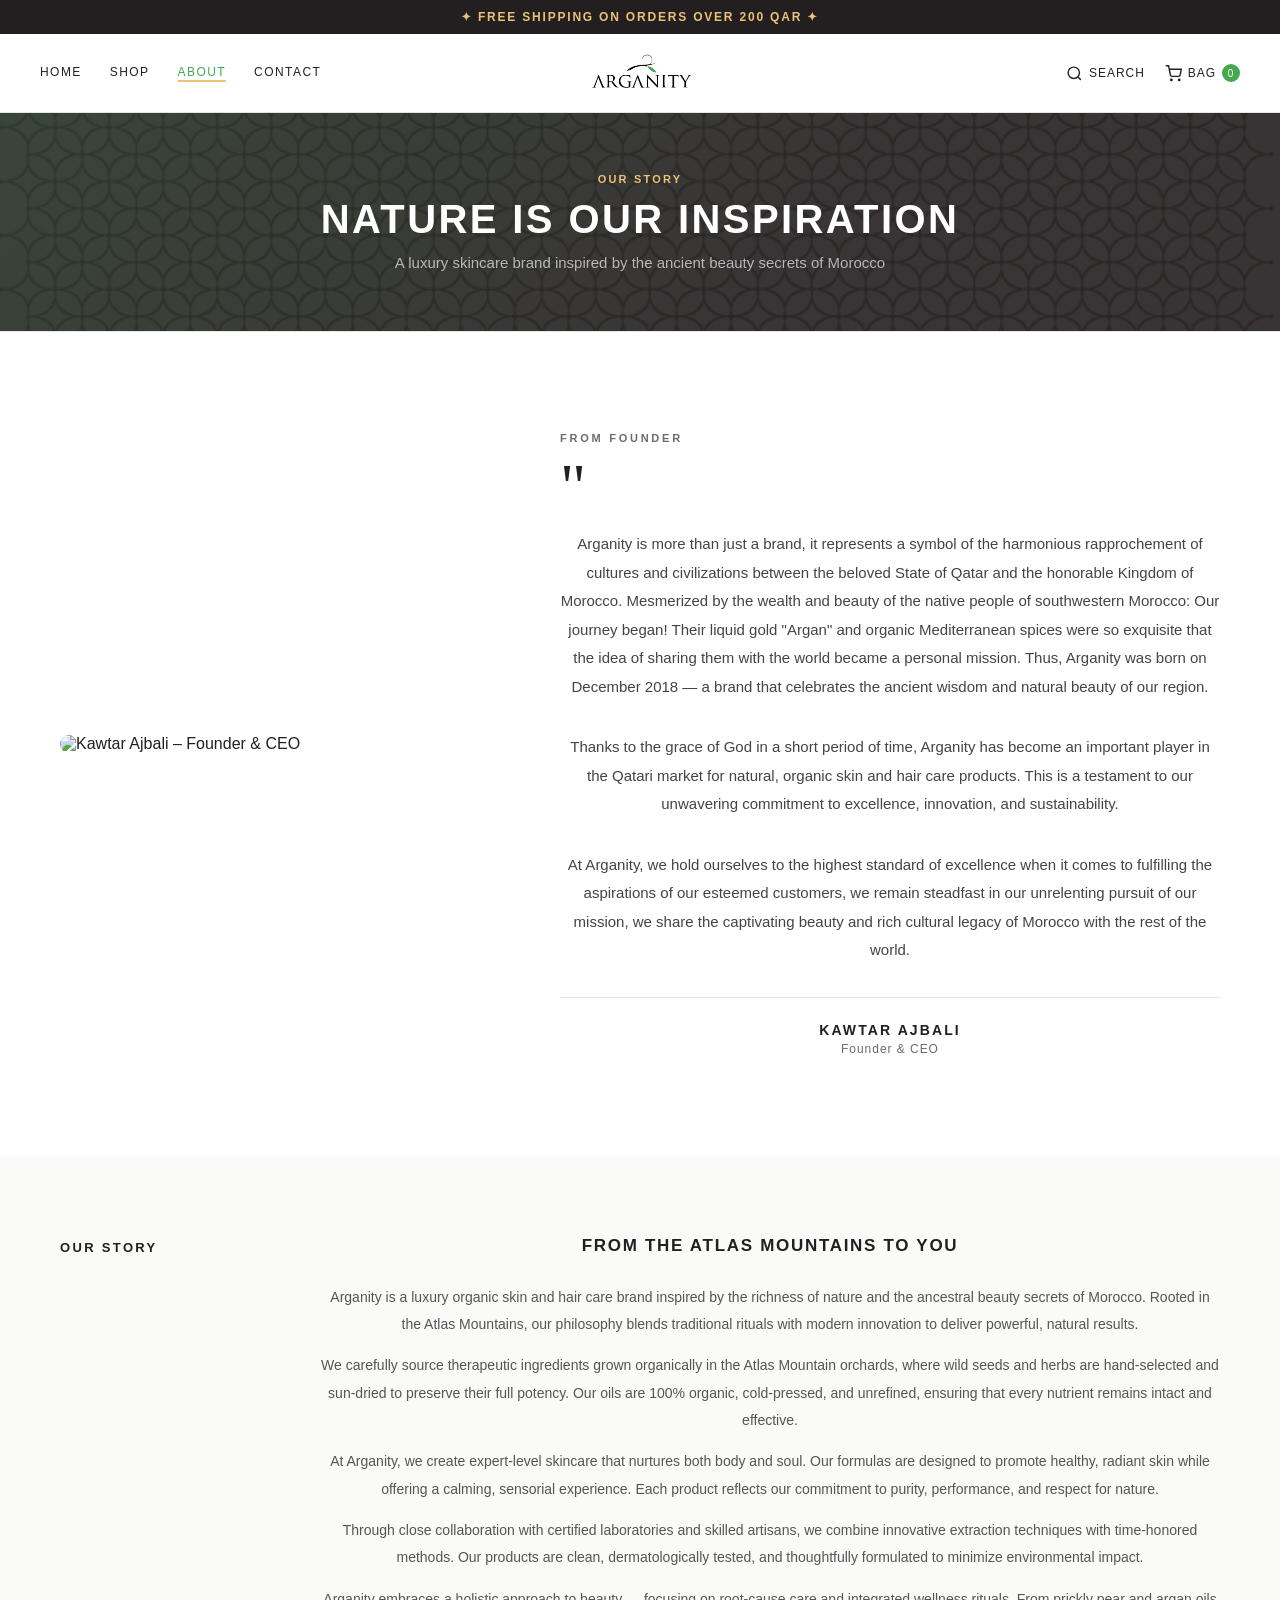
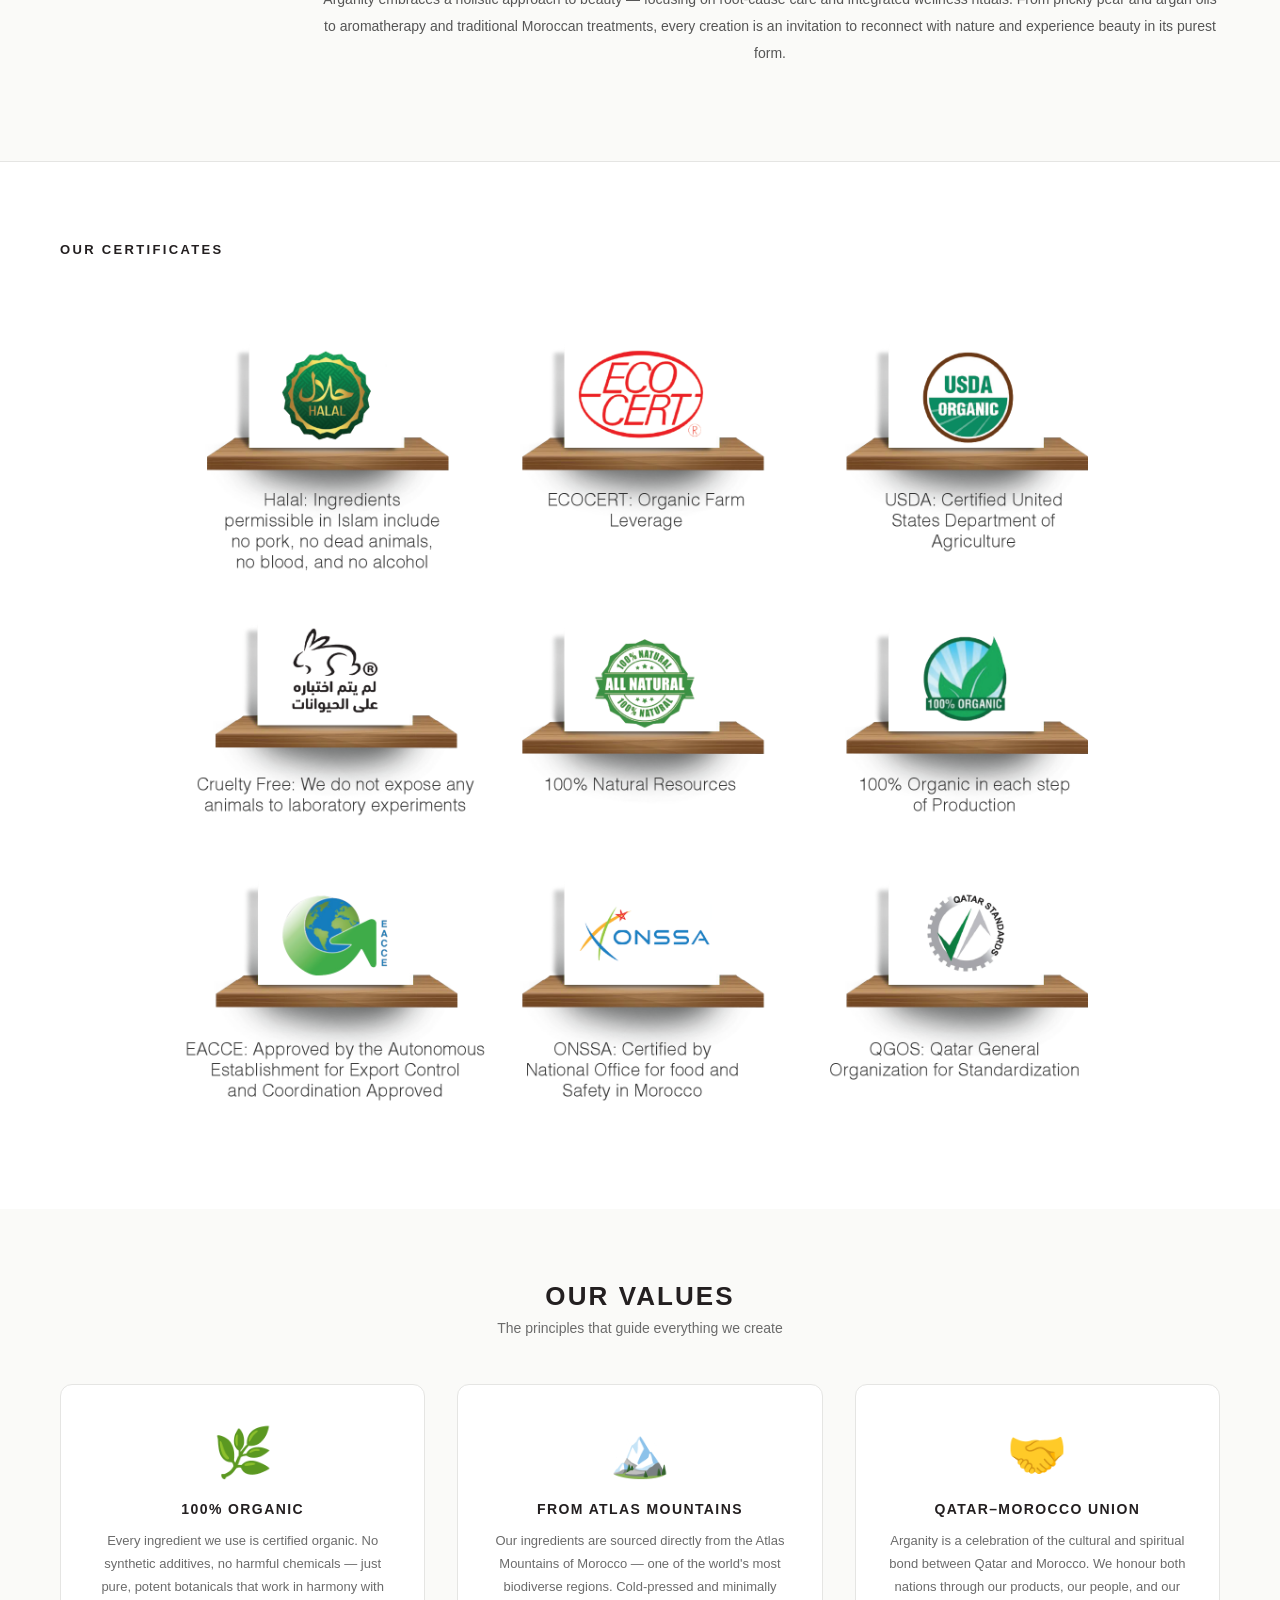
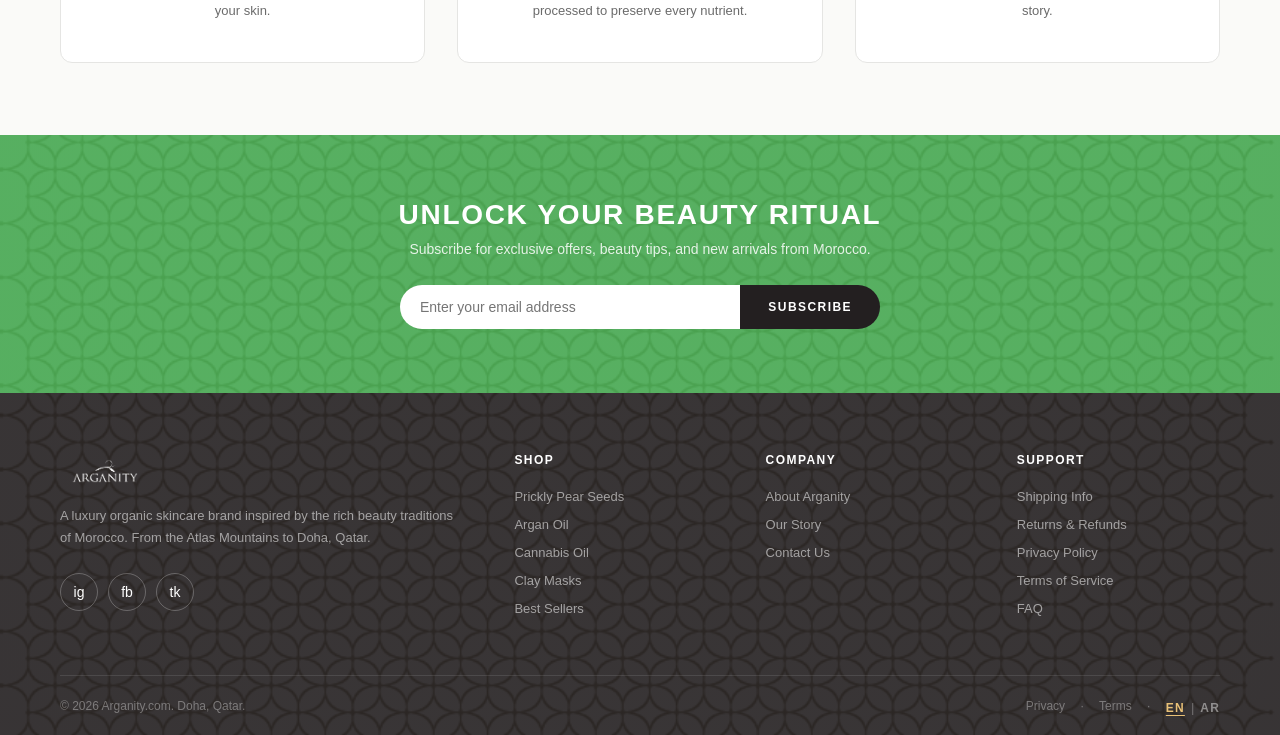
==== commit c6265711: "Update About page hero title to "Nature Is Our Inspiration" Co-Authored-By: Claude Sonnet 4.6 <norep" ====
--- a/about.html
+++ b/about.html
@@ -320,7 +320,7 @@
   <!-- PAGE HERO -->
   <section class="page-hero">
     <div class="page-hero-eyebrow" data-i18n="about-eyebrow">Our Story</div>
-    <h1 data-i18n="about-title">Our Story</h1>
+    <h1 data-i18n="about-title">Nature Is Our Inspiration</h1>
     <p data-i18n="about-sub">A luxury skincare brand inspired by the ancient beauty secrets of Morocco</p>
   </section>
 
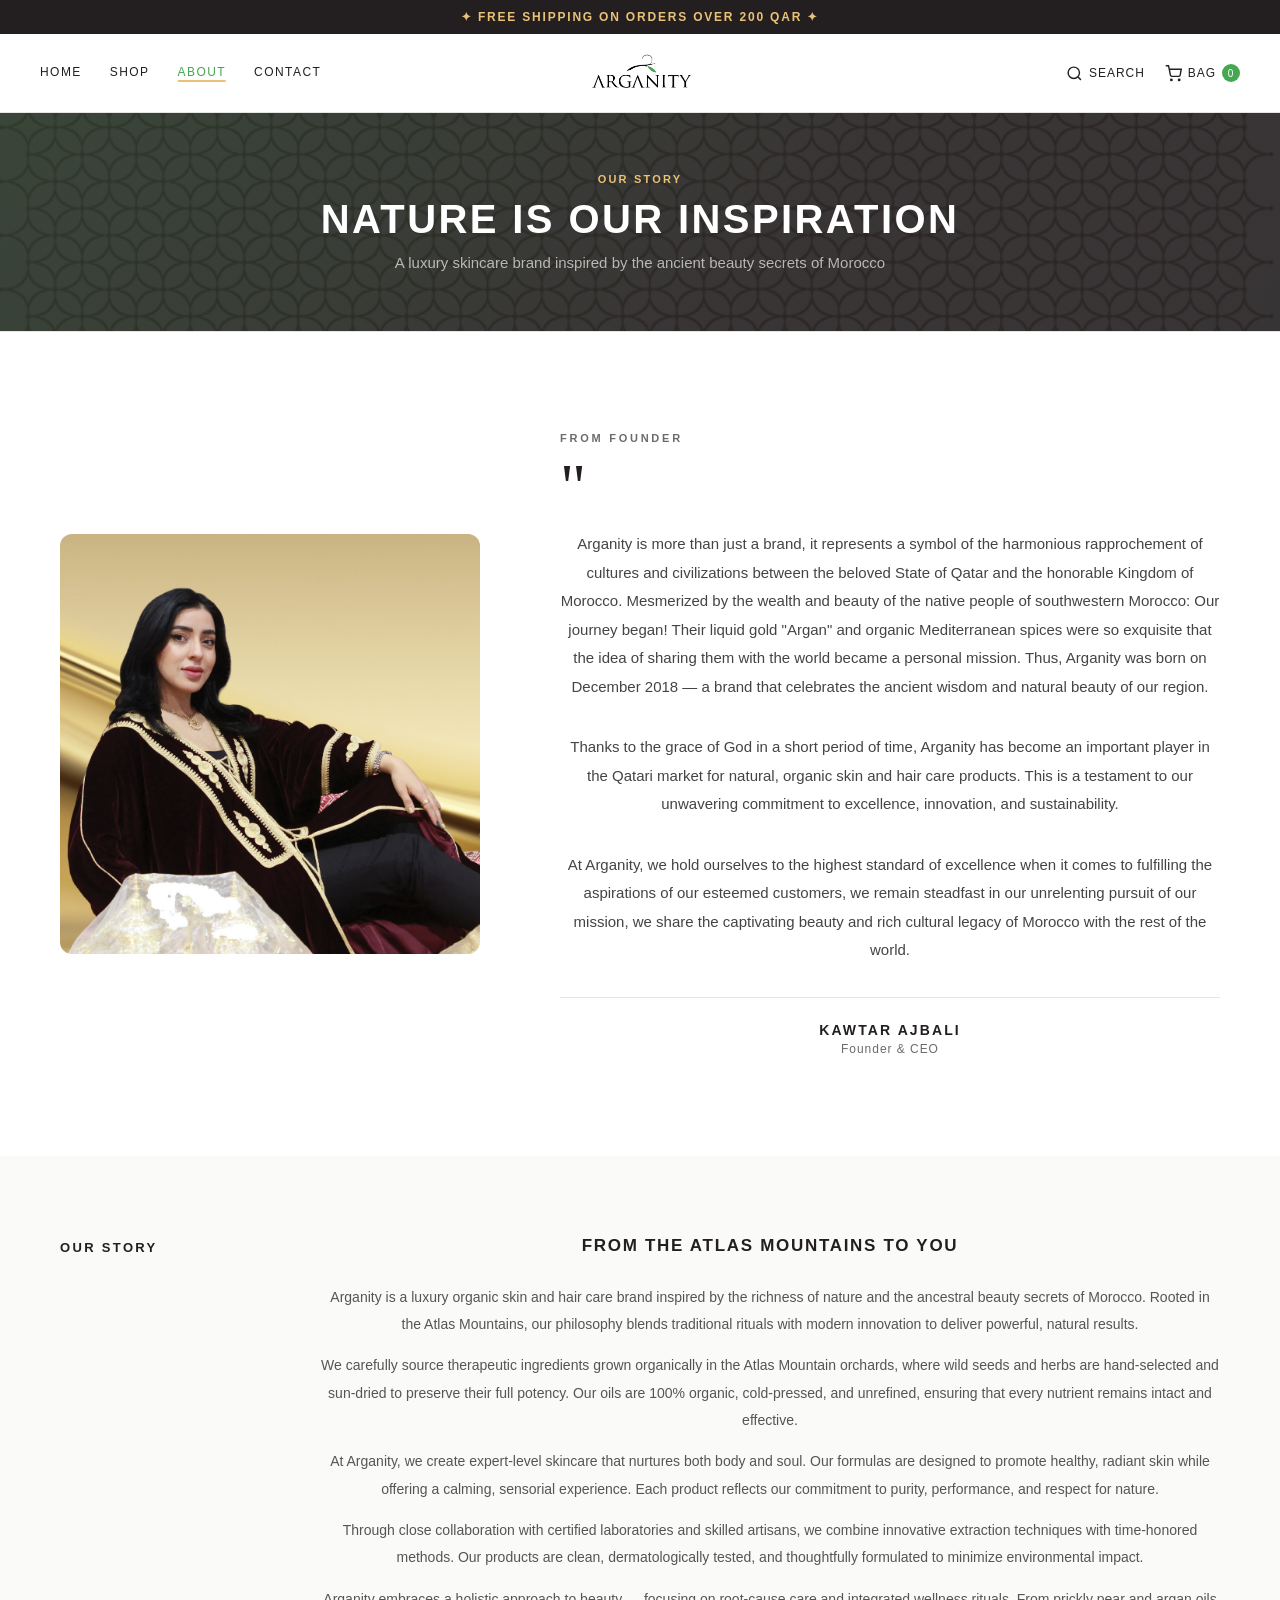
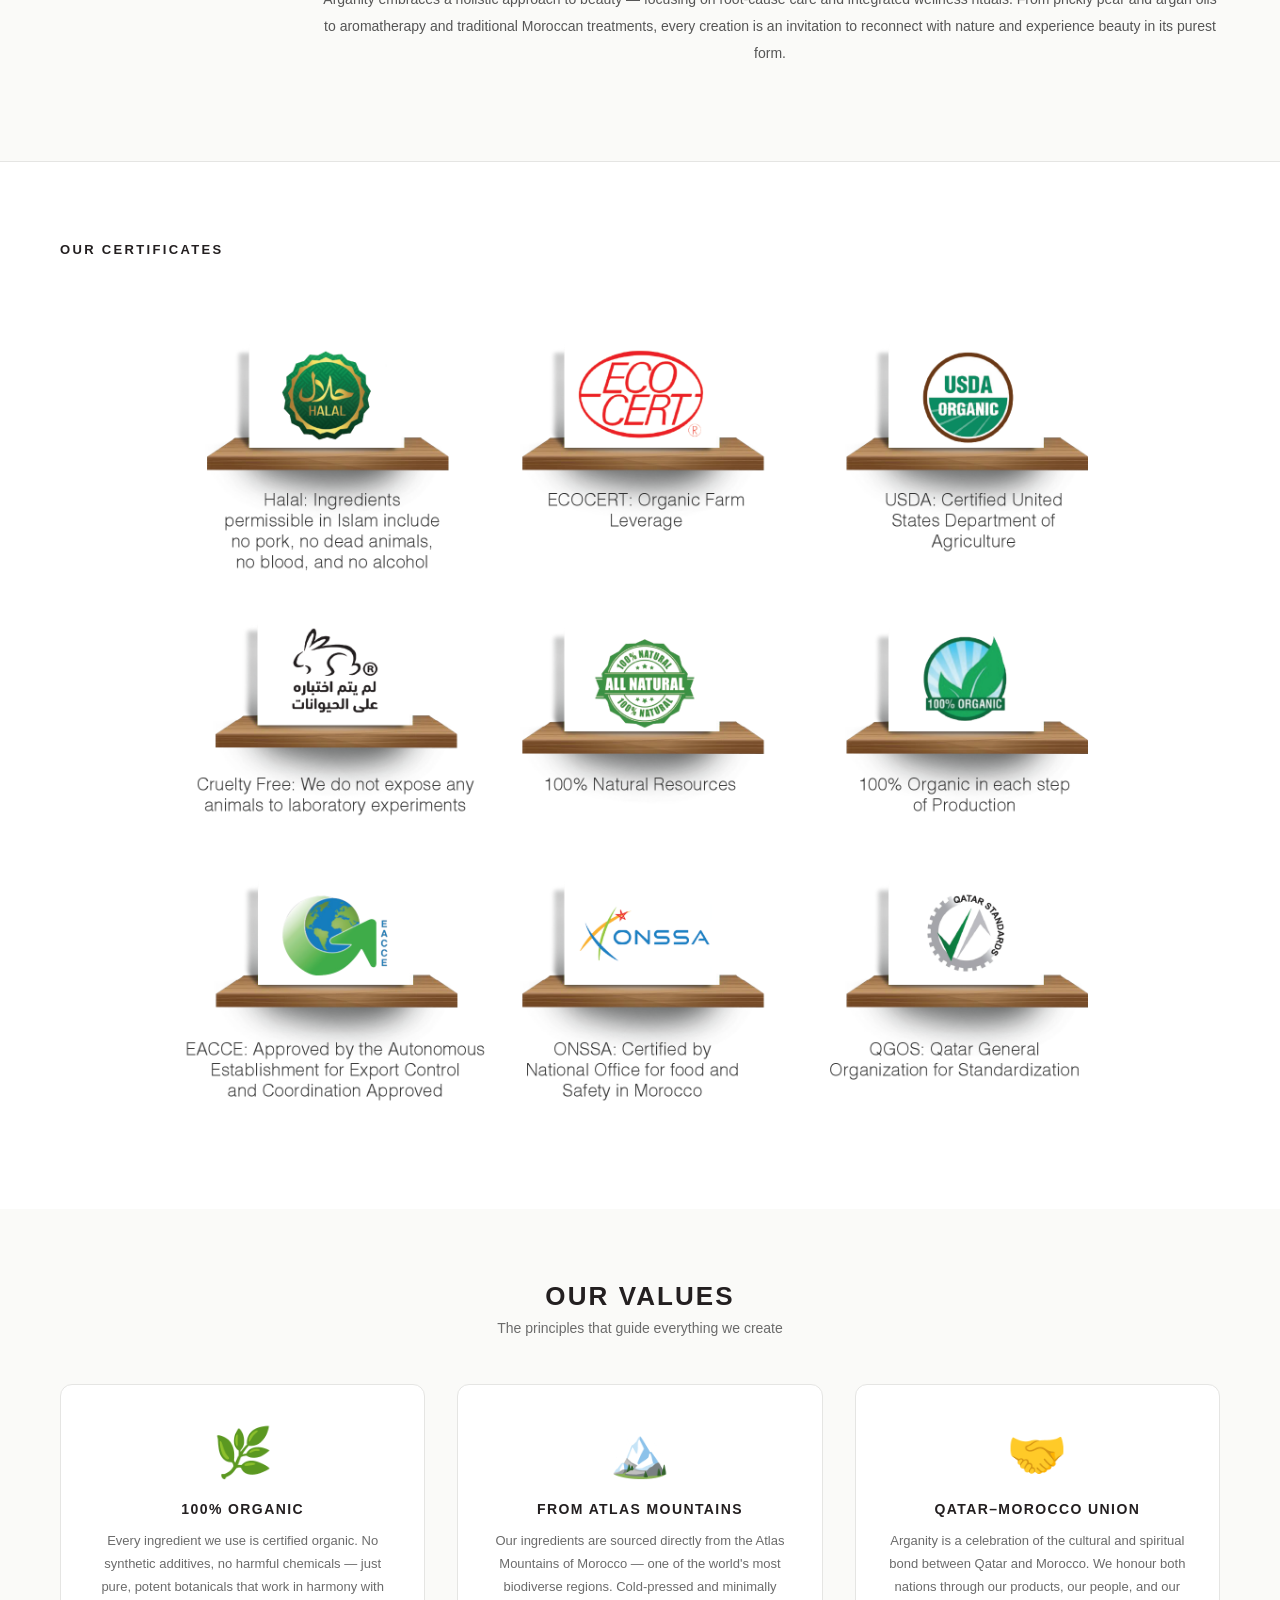
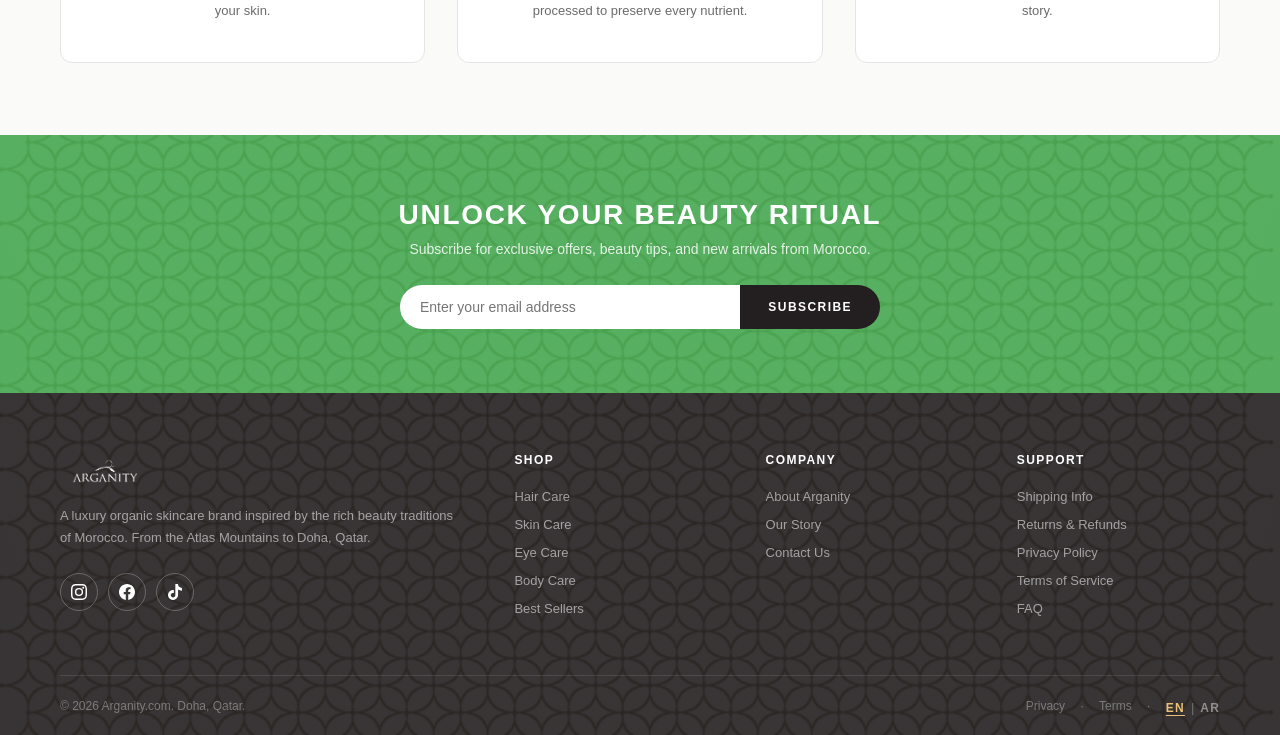
==== commit 19b7baa1: "Update categories, hero layout, social icons, and connect all page links" ====
--- a/about.html
+++ b/about.html
@@ -278,7 +278,7 @@
           <svg width="17" height="17" viewBox="0 0 24 24" fill="none" stroke="currentColor" stroke-width="2"><circle cx="11" cy="11" r="8"/><path d="M21 21l-4.35-4.35"/></svg>
           <span>Search</span>
         </button>
-        <a href="#" aria-label="Shopping bag">
+        <a href="shop.html" aria-label="Shopping bag">
           <svg width="17" height="17" viewBox="0 0 24 24" fill="none" stroke="currentColor" stroke-width="2"><circle cx="9" cy="21" r="1"/><circle cx="20" cy="21" r="1"/><path d="M1 1h4l2.68 13.39a2 2 0 0 0 2 1.61h9.72a2 2 0 0 0 2-1.61L23 6H6"/></svg>
           <span>Bag</span>
           <span class="cart-count">0</span>
@@ -298,16 +298,16 @@
       <nav class="mobile-nav-links">
         <a href="index.html" data-i18n="nav-home">Home</a>
         <a href="shop.html" data-i18n="nav-shop">Shop</a>
-        <a href="shop.html?cat=1" data-i18n="cat-1">Prickly Pear Seeds</a>
-        <a href="shop.html?cat=2" data-i18n="cat-2">Argan Oil</a>
-        <a href="shop.html?cat=3" data-i18n="cat-3">Cannabis Oil</a>
-        <a href="shop.html?cat=4" data-i18n="cat-4">Clay Masks</a>
+        <a href="shop.html?cat=haircare" data-i18n="cat-1" style="font-size:12px;padding-left:36px;color:var(--text-muted);font-weight:400;">Hair Care</a>
+        <a href="shop.html?cat=skincare" data-i18n="cat-2" style="font-size:12px;padding-left:36px;color:var(--text-muted);font-weight:400;">Skin Care</a>
+        <a href="shop.html?cat=eyecare" data-i18n="cat-3" style="font-size:12px;padding-left:36px;color:var(--text-muted);font-weight:400;">Eye Care</a>
+        <a href="shop.html?cat=bodycare" data-i18n="cat-4" style="font-size:12px;padding-left:36px;color:var(--text-muted);font-weight:400;">Body Care</a>
         <a href="about.html" data-i18n="nav-about">About</a>
         <a href="contact.html" data-i18n="nav-contact">Contact</a>
       </nav>
       <div class="mobile-nav-footer">
-        <a href="#" data-i18n="f-about">My Account</a>
-        <a href="contact.html" data-i18n="trust-4-title">Customer Service</a>
+        <a href="#">My Account</a>
+        <a href="contact.html">Customer Service</a>
         <div class="lang-switch-row">
           <button class="lang-pill lang-toggle active" data-lang="en">EN</button>
           <span class="lang-divider">|</span>
@@ -413,18 +413,18 @@
           <div class="footer-logo-text"><img src="images/logo1.png.png" alt="Arganity" style="height:36px;width:auto;filter:brightness(0) invert(1);display:block;"></div>
           <p class="footer-tagline" data-i18n="footer-tagline">A luxury organic skincare brand inspired by the rich beauty traditions of Morocco. From the Atlas Mountains to Doha, Qatar.</p>
           <div class="footer-social">
-            <a href="#">ig</a>
-            <a href="#">fb</a>
-            <a href="#">tk</a>
+            <a href="#" aria-label="Instagram"><svg width="16" height="16" viewBox="0 0 24 24" fill="currentColor"><path d="M12 2.163c3.204 0 3.584.012 4.85.07 3.252.148 4.771 1.691 4.919 4.919.058 1.265.069 1.645.069 4.849 0 3.205-.012 3.584-.069 4.849-.149 3.225-1.664 4.771-4.919 4.919-1.266.058-1.644.07-4.85.07-3.204 0-3.584-.012-4.849-.07-3.26-.149-4.771-1.699-4.919-4.92-.058-1.265-.07-1.644-.07-4.849 0-3.204.013-3.583.07-4.849.149-3.227 1.664-4.771 4.919-4.919 1.266-.057 1.645-.069 4.849-.069zM12 0C8.741 0 8.333.014 7.053.072 2.695.272.273 2.69.073 7.052.014 8.333 0 8.741 0 12c0 3.259.014 3.668.072 4.948.2 4.358 2.618 6.78 6.98 6.98C8.333 23.986 8.741 24 12 24c3.259 0 3.668-.014 4.948-.072 4.354-.2 6.782-2.618 6.979-6.98.059-1.28.073-1.689.073-4.948 0-3.259-.014-3.667-.072-4.947-.196-4.354-2.617-6.78-6.979-6.98C15.668.014 15.259 0 12 0zm0 5.838a6.162 6.162 0 1 0 0 12.324 6.162 6.162 0 0 0 0-12.324zM12 16a4 4 0 1 1 0-8 4 4 0 0 1 0 8zm6.406-11.845a1.44 1.44 0 1 0 0 2.881 1.44 1.44 0 0 0 0-2.881z"/></svg></a>
+            <a href="#" aria-label="Facebook"><svg width="16" height="16" viewBox="0 0 24 24" fill="currentColor"><path d="M24 12.073c0-6.627-5.373-12-12-12s-12 5.373-12 12c0 5.99 4.388 10.954 10.125 11.854v-8.385H7.078v-3.47h3.047V9.43c0-3.007 1.792-4.669 4.533-4.669 1.312 0 2.686.235 2.686.235v2.953H15.83c-1.491 0-1.956.925-1.956 1.874v2.25h3.328l-.532 3.47h-2.796v8.385C19.612 23.027 24 18.062 24 12.073z"/></svg></a>
+            <a href="#" aria-label="TikTok"><svg width="16" height="16" viewBox="0 0 24 24" fill="currentColor"><path d="M12.525.02c1.31-.02 2.61-.01 3.91-.02.08 1.53.63 3.09 1.75 4.17 1.12 1.11 2.7 1.62 4.24 1.79v4.03c-1.44-.05-2.89-.35-4.2-.97-.57-.26-1.1-.59-1.62-.93-.01 2.92.01 5.84-.02 8.75-.08 1.4-.54 2.79-1.35 3.94-1.31 1.92-3.58 3.17-5.91 3.21-1.43.08-2.86-.31-4.08-1.03-2.02-1.19-3.44-3.37-3.65-5.71-.02-.5-.03-1-.01-1.49.18-1.9 1.12-3.72 2.58-4.96 1.66-1.44 3.98-2.13 6.15-1.72.02 1.48-.04 2.96-.04 4.44-.99-.32-2.15-.23-3.02.37-.63.41-1.11 1.04-1.36 1.75-.21.51-.15 1.07-.14 1.61.24 1.64 1.82 3.02 3.5 2.87 1.12-.01 2.19-.66 2.77-1.61.19-.33.4-.67.41-1.06.1-1.79.06-3.57.07-5.36.01-4.03-.01-8.05.02-12.07z"/></svg></a>
           </div>
         </div>
         <div class="footer-col">
           <h4 data-i18n="footer-shop-h">Shop</h4>
           <ul>
-            <li><a href="shop.html?cat=1" data-i18n="cat-1">Prickly Pear Seeds</a></li>
-            <li><a href="shop.html?cat=2" data-i18n="cat-2">Argan Oil</a></li>
-            <li><a href="shop.html?cat=3" data-i18n="cat-3">Cannabis Oil</a></li>
-            <li><a href="shop.html?cat=4" data-i18n="cat-4">Clay Masks</a></li>
+            <li><a href="shop.html?cat=haircare" data-i18n="cat-1">Hair Care</a></li>
+            <li><a href="shop.html?cat=skincare" data-i18n="cat-2">Skin Care</a></li>
+            <li><a href="shop.html?cat=eyecare" data-i18n="cat-3">Eye Care</a></li>
+            <li><a href="shop.html?cat=bodycare" data-i18n="cat-4">Body Care</a></li>
             <li><a href="shop.html" data-i18n="f-best">Best Sellers</a></li>
           </ul>
         </div>
@@ -488,14 +488,14 @@
       en: {
         'topbar-shipping': '✦ FREE SHIPPING ON ORDERS OVER 200 QAR ✦',
         'nav-home': 'Home', 'nav-shop': 'Shop', 'nav-about': 'About', 'nav-contact': 'Contact',
-        'cat-1': 'Prickly Pear Seeds', 'cat-2': 'Argan Oil', 'cat-3': 'Cannabis Oil', 'cat-4': 'Clay Masks',
+        'cat-1': 'Hair Care', 'cat-2': 'Skin Care', 'cat-3': 'Eye Care', 'cat-4': 'Body Care',
         'btn-shop-now': 'Shop Now', 'btn-add-cart': 'Add to Cart', 'btn-buy-now': 'Buy Now',
         'trust-4-title': 'Have Questions?',
         'nl-title': 'Unlock Your Beauty Ritual',
         'nl-sub': 'Subscribe for exclusive offers, beauty tips, and new arrivals from Morocco.',
         'nl-placeholder': 'Enter your email address', 'nl-btn': 'Subscribe',
         'footer-tagline': 'A luxury organic skincare brand inspired by the rich beauty traditions of Morocco. From the Atlas Mountains to Doha, Qatar.',
-        'footer-shop-h': 'Shop', 'f-serums': 'Serums', 'f-creams': 'Creams', 'f-oils': 'Oils', 'f-hair': 'Hair Care', 'f-best': 'Best Sellers',
+        'footer-shop-h': 'Shop', 'f-best': 'Best Sellers',
         'footer-company-h': 'Company', 'f-about': 'About Arganity', 'f-story': 'Our Story', 'f-contact': 'Contact Us', 'f-blog': 'Blog',
         'footer-support-h': 'Support', 'f-shipping': 'Shipping Info', 'f-returns': 'Returns & Refunds', 'f-privacy': 'Privacy Policy', 'f-terms': 'Terms of Service', 'f-faq': 'FAQ',
         'footer-copy': '© 2026 Arganity.com. Doha, Qatar.',
@@ -516,14 +516,14 @@
       ar: {
         'topbar-shipping': '✦ شحن مجاني للطلبات فوق 200 ريال قطري ✦',
         'nav-home': 'الرئيسية', 'nav-shop': 'المتجر', 'nav-about': 'من نحن', 'nav-contact': 'تواصل معنا',
-        'cat-1': 'بذور التين الشوكي', 'cat-2': 'زيت الأرغان', 'cat-3': 'زيت القنب', 'cat-4': 'أقنعة الطين',
+        'cat-1': 'العناية بالشعر', 'cat-2': 'العناية بالبشرة', 'cat-3': 'العناية بالعيون', 'cat-4': 'العناية بالجسم',
         'btn-shop-now': 'تسوق الآن', 'btn-add-cart': 'أضف للسلة', 'btn-buy-now': 'اشتري الآن',
         'trust-4-title': 'هل لديك سؤال؟',
         'nl-title': 'اكتشفي طقوس جمالك',
         'nl-sub': 'اشتركي للحصول على عروض حصرية ونصائح تجميلية ووصولات جديدة من المغرب.',
         'nl-placeholder': 'أدخل بريدك الإلكتروني', 'nl-btn': 'اشترك',
         'footer-tagline': 'علامة تجارية فاخرة للعناية بالبشرة مستوحاة من تقاليد الجمال المغربية الغنية.',
-        'footer-shop-h': 'تسوق', 'f-serums': 'سيروم', 'f-creams': 'كريمات', 'f-oils': 'زيوت', 'f-hair': 'العناية بالشعر', 'f-best': 'الأكثر مبيعاً',
+        'footer-shop-h': 'تسوق', 'f-best': 'الأكثر مبيعاً',
         'footer-company-h': 'الشركة', 'f-about': 'عن أرغانيتي', 'f-story': 'قصتنا', 'f-contact': 'تواصل معنا', 'f-blog': 'المدونة',
         'footer-support-h': 'الدعم', 'f-shipping': 'معلومات الشحن', 'f-returns': 'الإرجاع والاسترداد', 'f-privacy': 'سياسة الخصوصية', 'f-terms': 'شروط الخدمة', 'f-faq': 'الأسئلة الشائعة',
         'footer-copy': '© 2026 Arganity.com. الدوحة، قطر.',
